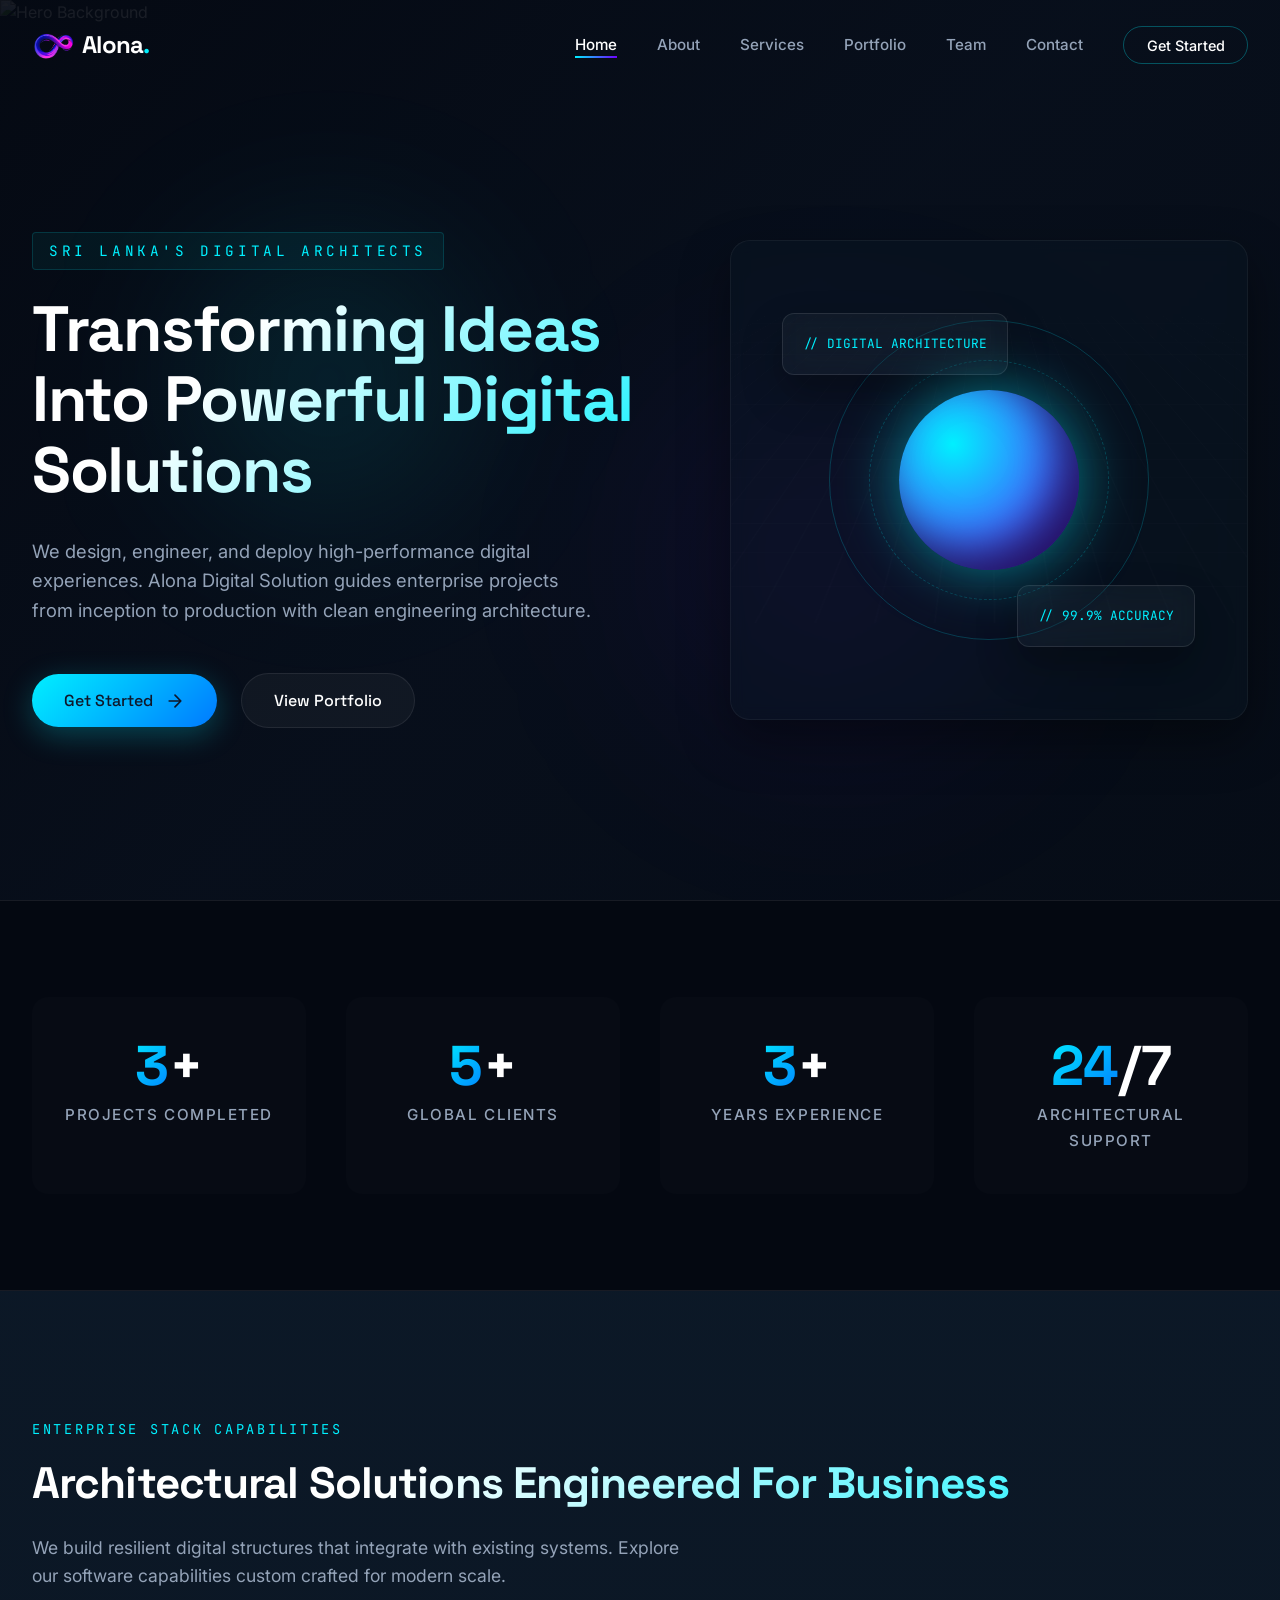
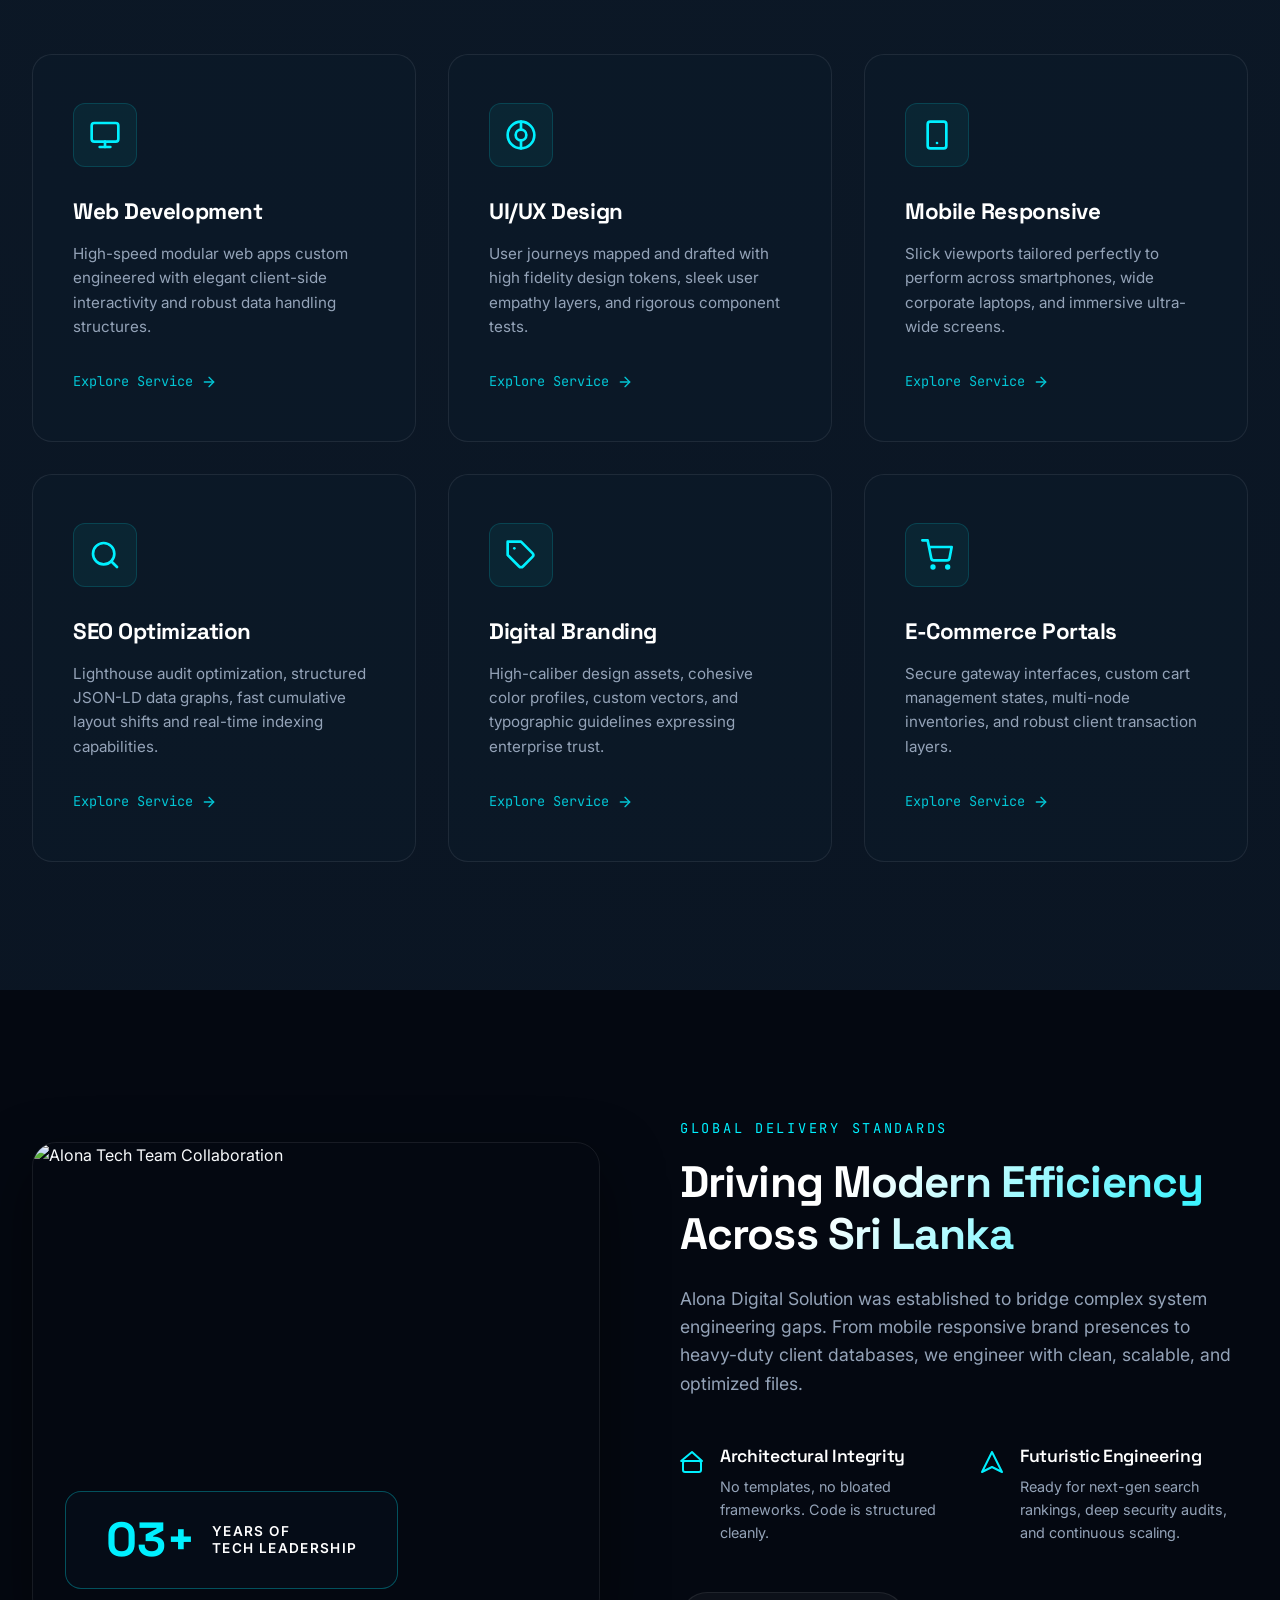
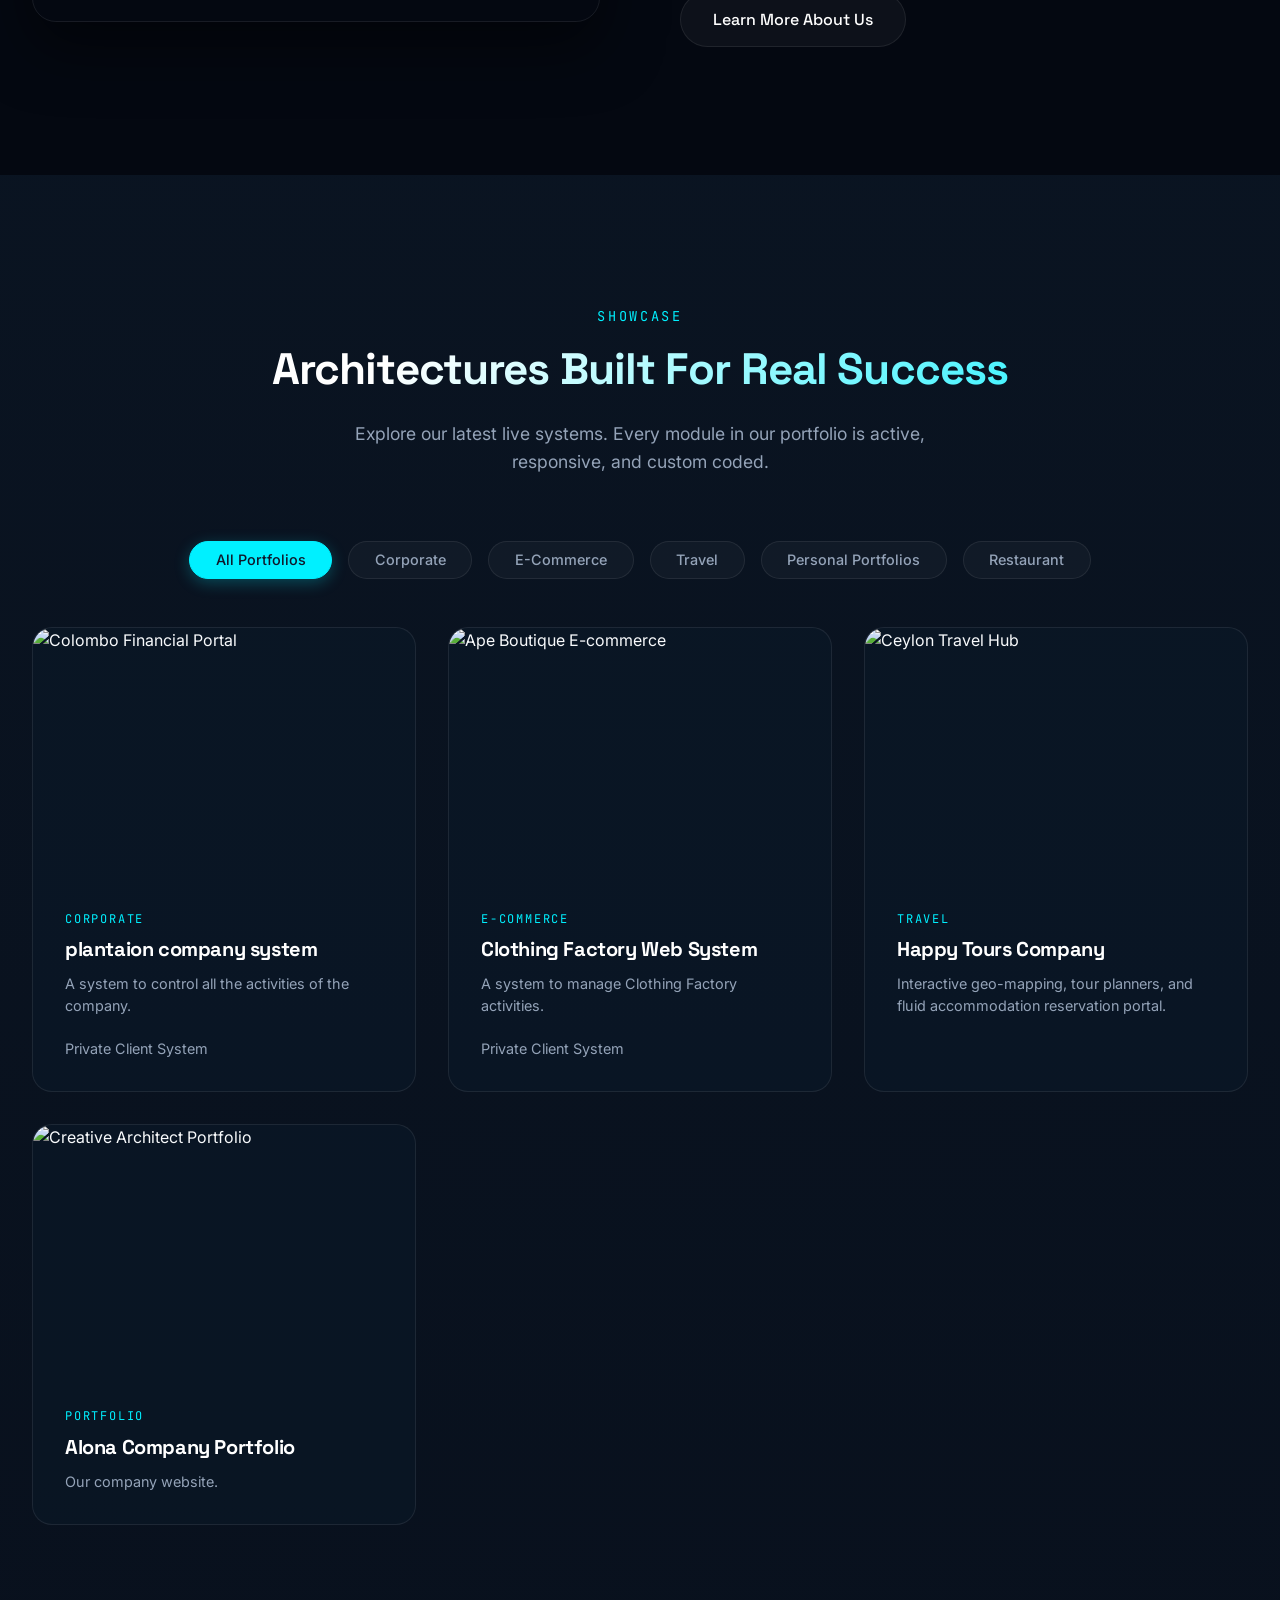
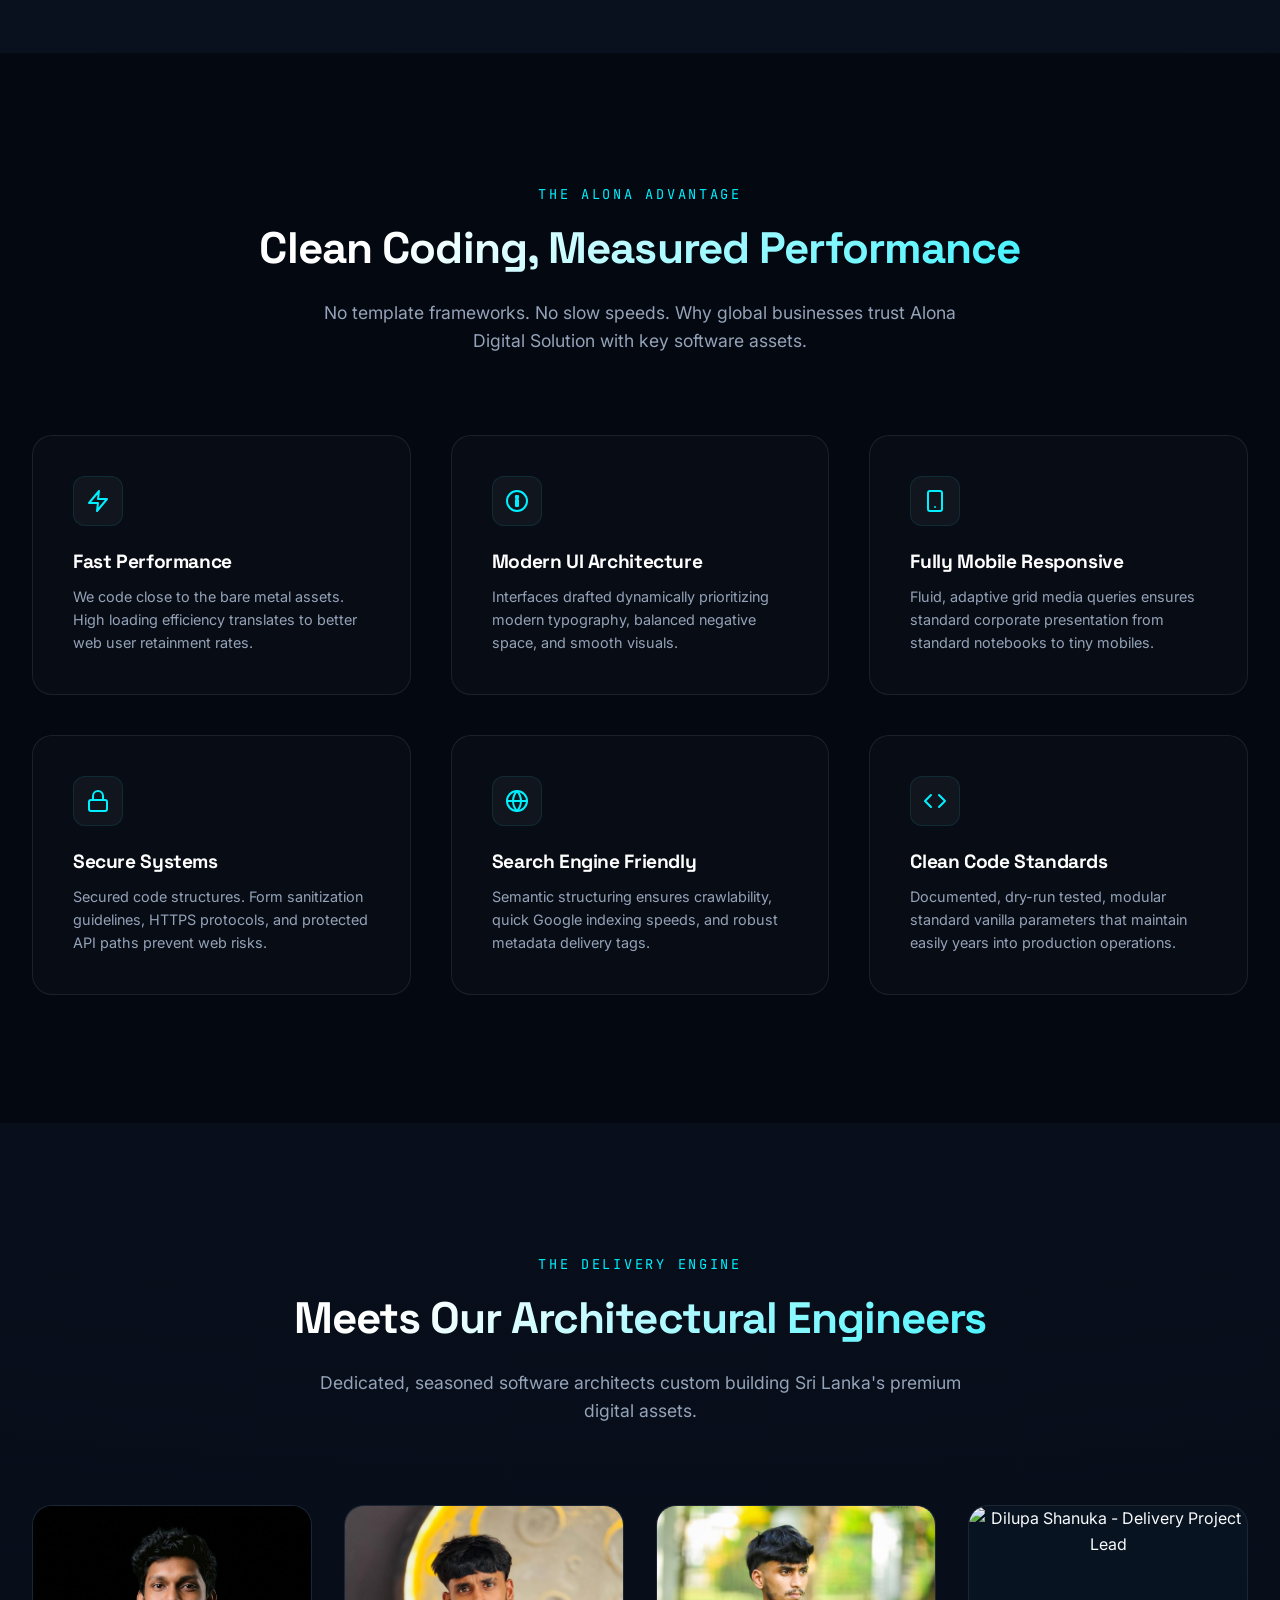
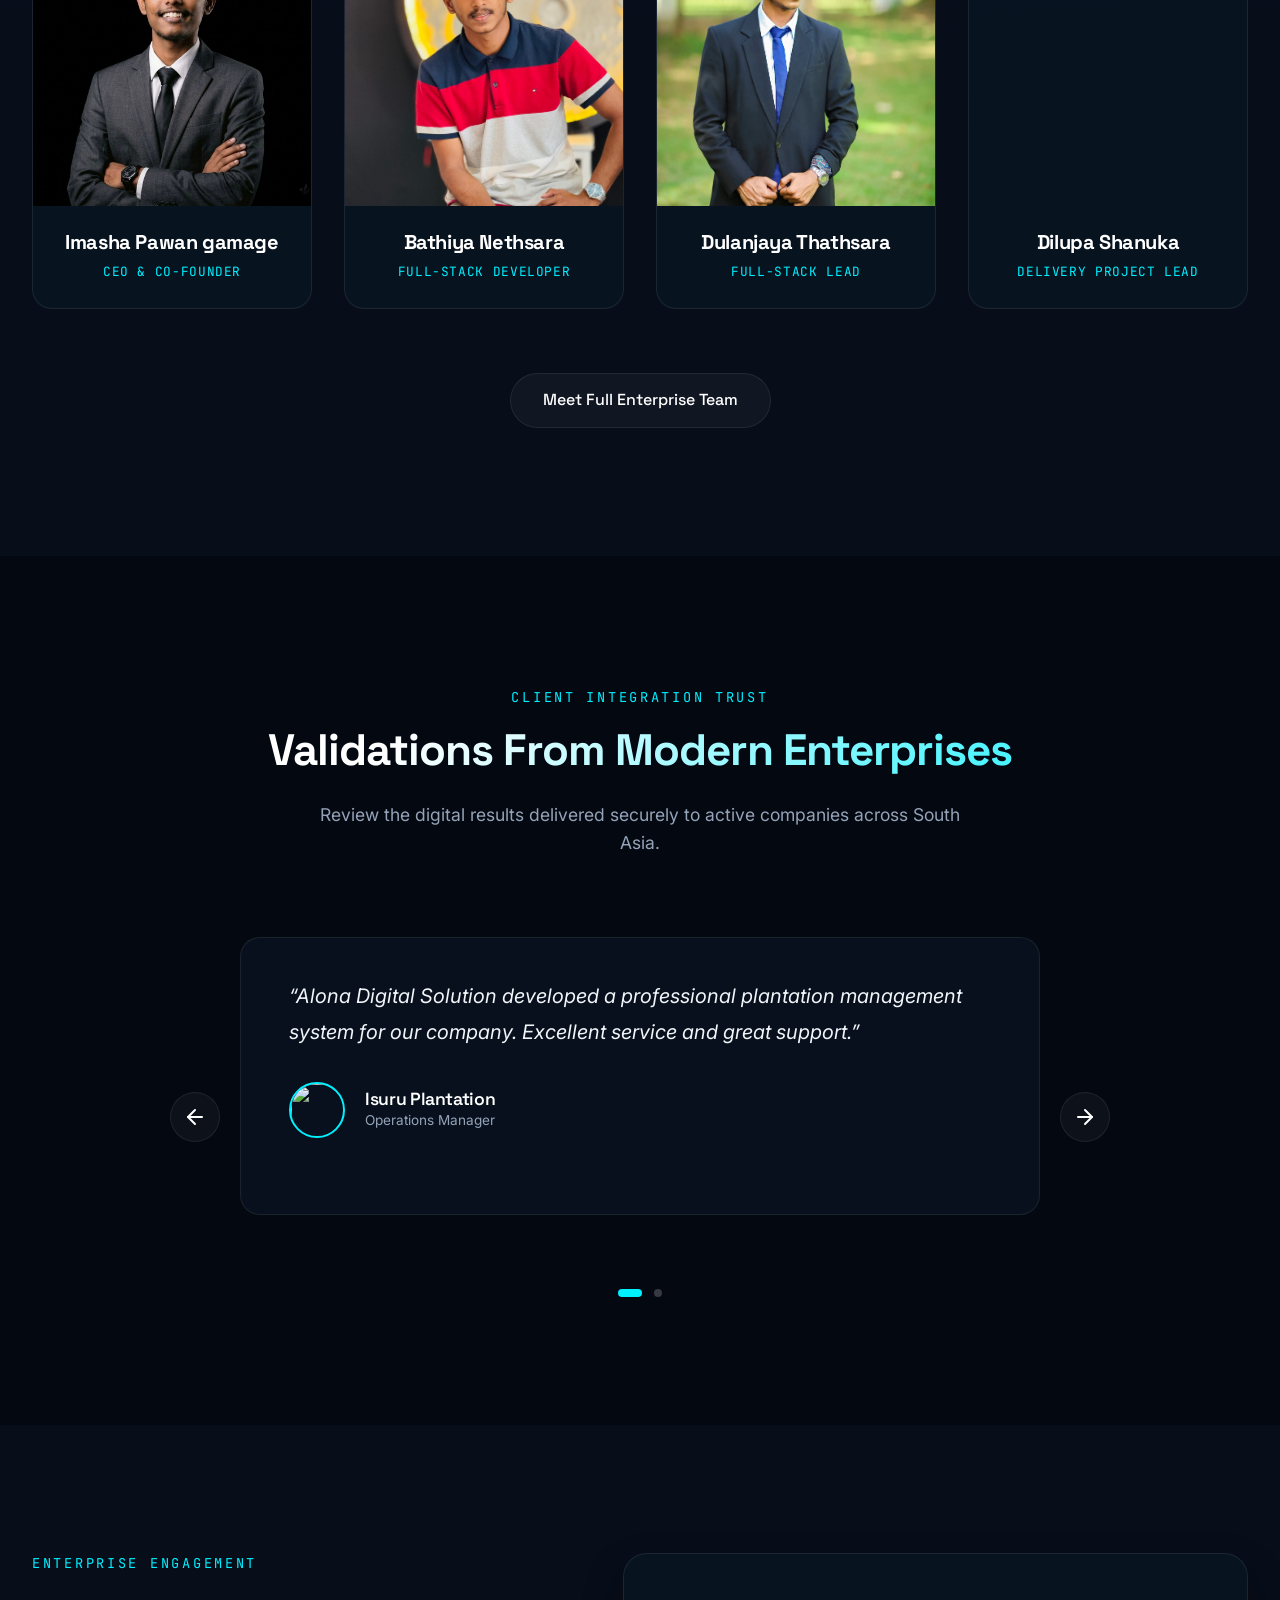
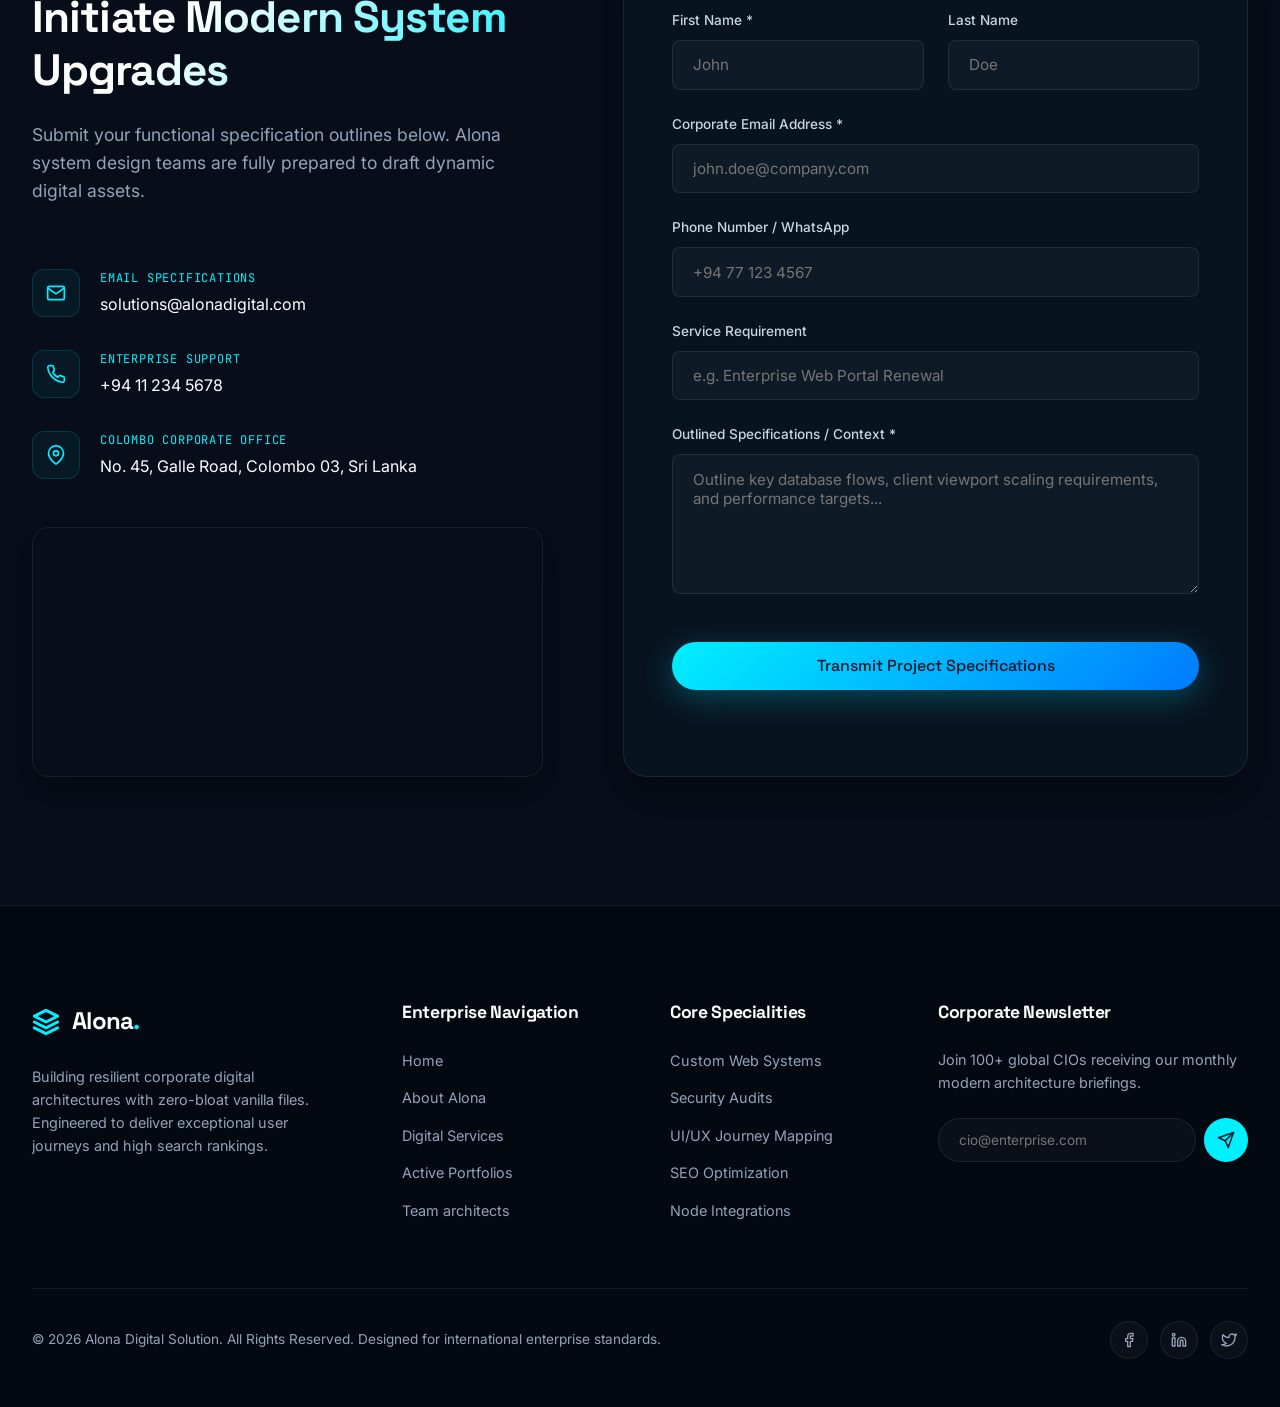
==== index.html @ 4478c7fe "first commit" ====
<!DOCTYPE html>
<html lang="en">
<head>
  <meta charset="UTF-8">
  <meta name="viewport" content="width=device-width, initial-scale=1.0">
  <title>Alona Digital Solution | Building Modern Digital Experiences</title>
   <link rel="icon" type="image/png" href="/public/favicon.ico">
  <link rel="stylesheet" href="/assets/css/style.css">
</head>
<body>

  <!-- PAGE LOADER -->
<div id="pageLoader" style="position:fixed; top:0; left:0; width:100%; height:100%; background:#070d19; display:flex; flex-direction:column; justify-content:center; align-items:center; z-index:99999; transition:opacity 0.6s ease, visibility 0.6s ease;">
  
  <!-- Logo -->
  <div style="position:relative; display:flex; flex-direction:column; align-items:center; gap:1.5rem;">
    
    <!-- Spinning ring around logo -->
    <div style="position:relative; width:120px; height:120px; display:flex; justify-content:center; align-items:center;">
      
      <!-- Outer spin ring -->
      <div style="position:absolute; top:0; left:0; width:120px; height:120px; border-radius:50%; border:2px solid transparent; border-top:2px solid #00f0ff; border-right:2px solid #7000ff; animation:loaderSpin 1.2s linear infinite;"></div>
      
      <!-- Inner spin ring -->
      <div style="position:absolute; top:10px; left:10px; width:100px; height:100px; border-radius:50%; border:1px solid transparent; border-bottom:1px solid #00f0ff; border-left:1px solid #ff00cc; animation:loaderSpinReverse 0.9s linear infinite;"></div>
      
      <!-- Logo image -->
      <img 
        src="public/logo.png" 
        alt="Alona" 
        style="width:70px; height:70px; object-fit:contain; position:relative; z-index:2; animation:loaderPulse 1.5s ease-in-out infinite;"
      >
    </div>

    <!-- Brand name -->
    <div style="display:flex; align-items:center; gap:0.4rem;">
      <span style="font-family:'Space Grotesk',sans-serif; font-size:1.8rem; font-weight:700; color:#ffffff; letter-spacing:-0.03em;">Alona</span>
      <span style="font-family:'Space Grotesk',sans-serif; font-size:1.8rem; font-weight:700; color:#00f0ff;">.</span>
    </div>

    <!-- Loading bar -->
    <div style="width:180px; height:2px; background:rgba(255,255,255,0.08); border-radius:99px; overflow:hidden;">
      <div id="loaderBar" style="height:100%; width:0%; background:linear-gradient(90deg, #7000ff, #00f0ff); border-radius:99px; transition:width 0.1s ease;"></div>
    </div>

    <!-- Loading text -->
    <span id="loaderText" style="font-family:'JetBrains Mono',monospace; font-size:0.75rem; color:#94a3b8; letter-spacing:0.15em; text-transform:uppercase;">Initializing...</span>
  </div>
</div>

<style>
@keyframes loaderSpin { to { transform:rotate(360deg); } }
@keyframes loaderSpinReverse { to { transform:rotate(-360deg); } }
@keyframes loaderPulse { 0%,100%{transform:scale(1);opacity:1;} 50%{transform:scale(1.08);opacity:0.85;} }
</style>

<script>
(function(){
  var texts = ['Initializing...', 'Loading Assets...', 'Building UI...', 'Almost Ready...'];
  var bar = document.getElementById('loaderBar');
  var txt = document.getElementById('loaderText');
  var loader = document.getElementById('pageLoader');
  var progress = 0;
  var step = 0;

  var interval = setInterval(function(){
    progress += Math.random() * 18 + 8;
    if(progress > 100) progress = 100;
    bar.style.width = progress + '%';
    txt.textContent = texts[Math.min(step, texts.length - 1)];
    step++;
    if(progress >= 100){
      clearInterval(interval);
      setTimeout(function(){
        loader.style.opacity = '0';
        loader.style.visibility = 'hidden';
      }, 300);
    }
  }, 180);
})();
</script>

  <!-- FIXED STICKY NAVBAR -->
  <nav class="navbar" id="navbar">
    <div class="container">
<a href="index.html" class="logo" style="display:flex; align-items:center; text-decoration:none; gap:0.5rem;">
  <img 
    src="public/logo.png" 
    alt="Alona Logo" 
    style="height:42px; width:auto; max-width:160px; object-fit:contain; display:block; transition:opacity 0.2s ease;"
    onmouseover="this.style.opacity='0.85'"
    onmouseout="this.style.opacity='1'"
  >
  <span style="font-family:'Space Grotesk',sans-serif; font-size:1.5rem; font-weight:700; color:#ffffff; letter-spacing:-0.03em;">
    Alona<span style="color:var(--color-primary);">.</span>
  </span>
</a>
      <!-- Desktop Links -->
      <ul class="nav-links">
        <li><a href="index.html" class="nav-link active">Home</a></li>
        <li><a href="about.html" class="nav-link">About</a></li>
        <li><a href="services.html" class="nav-link">Services</a></li>
        <li><a href="portfolio.html" class="nav-link">Portfolio</a></li>
        <li><a href="team.html" class="nav-link">Team</a></li>
        <li><a href="contact.html" class="nav-link">Contact</a></li>
        <li><a href="contact.html" class="nav-cta">Get Started</a></li>
      </ul>

      <!-- Mobile Hamburger Button -->
      <button class="hamburger" aria-label="Toggle Navigation">
        <span class="hamburger-line"></span>
        <span class="hamburger-line"></span>
        <span class="hamburger-line"></span>
      </button>
    </div>
  </nav>

  <!-- HERO SECTION -->
  <header class="hero" style="position:relative; overflow:hidden;">
    
    <!-- Background Image -->
    <div style="position:absolute; top:0; left:0; width:100%; height:100%; z-index:0; pointer-events:none;">
      <img 
        src="https://images.unsplash.com/photo-1451187580459-43490279c0fa?q=80&w=1920&auto=format&fit=crop" 
        alt="Hero Background" 
        style="width:100%; height:100%; object-fit:cover; object-position:center; display:block;"
      >
      <!-- Dark overlay -->
      <div style="position:absolute; top:0; left:0; width:100%; height:100%; background:linear-gradient(135deg, rgba(4,8,17,0.92) 0%, rgba(7,13,25,0.85) 50%, rgba(4,8,17,0.75) 100%);"></div>
    </div>

    <!-- Original Glows on top of image -->
    <div class="hero-bg-glows" style="z-index:1;">
      <div class="glow-1"></div>
      <div class="glow-2"></div>
    </div>

    <div class="container" style="position:relative; z-index:2;">
      <div class="hero-grid">
        <div class="hero-content reveal">
          <span class="hero-subtitle">Sri Lanka's Digital Architects</span>
          <h1 class="hero-title text-gradient">Transforming Ideas Into Powerful Digital Solutions</h1>
          <p class="hero-description">We design, engineer, and deploy high-performance digital experiences. Alona Digital Solution guides enterprise projects from inception to production with clean engineering architecture.</p>
          <div class="hero-actions">
            <a href="contact.html" class="btn btn-primary">
              Get Started
              <svg xmlns="http://www.w3.org/2000/svg" width="20" height="20" viewBox="0 0 24 24" fill="none" stroke="currentColor" stroke-width="2" stroke-linecap="round" stroke-linejoin="round"><path d="M5 12h14M12 5l7 7-7 7"/></svg>
            </a>
            <a href="portfolio.html" class="btn btn-secondary">View Portfolio</a>
          </div>
        </div>
        
        <div class="hero-visual reveal reveal-delay-2" style="position:relative; z-index:2;">
          <div class="visual-canvas-container">
            <div class="visual-backdrop-grid"></div>
            <div class="floating-circle circle-1"></div>
            <div class="floating-circle circle-2"></div>
            <div class="visual-sphere"></div>
            <div class="visual-glass-card card-1">// DIGITAL ARCHITECTURE</div>
            <div class="visual-glass-card card-2">// 99.9% ACCURACY</div>
          </div>
        </div>
      </div>
    </div>
  </header>

  <!-- TRUSTED COMPANY STATS SECTION -->
  <section class="stats">
    <div class="container">
      <div class="stats-grid">
        <div class="stat-card">
          <span class="stat-number" data-target="03" data-suffix="+">0</span>
          <span class="stat-label">Projects Completed</span>
        </div>
        <div class="stat-card">
          <span class="stat-number" data-target="05" data-suffix="+">0</span>
          <span class="stat-label">Global Clients</span>
        </div>
        <div class="stat-card">
          <span class="stat-number" data-target="03" data-suffix="+">0</span>
          <span class="stat-label">Years Experience</span>
        </div>
        <div class="stat-card">
          <span class="stat-number" data-target="24" data-suffix="/7">0</span>
          <span class="stat-label">Architectural Support</span>
        </div>
      </div>
    </div>
  </section>

  <!-- SERVICES SECTION -->
  <section class="services">
    <div class="container">
      <div class="section-head reveal">
        <span class="section-meta">Enterprise Stack Capabilities</span>
        <h2 class="section-title text-gradient">Architectural Solutions Engineered For Business</h2>
        <p class="section-desc">We build resilient digital structures that integrate with existing systems. Explore our software capabilities custom crafted for modern scale.</p>
      </div>

      <div class="services-grid">
        <!-- 1. Web Development -->
        <div class="service-card reveal reveal-delay-1">
          <div class="service-card-icon-container">
            <svg xmlns="http://www.w3.org/2000/svg" viewBox="0 0 24 24" fill="none" stroke="currentColor" stroke-width="2" stroke-linecap="round" stroke-linejoin="round"><rect x="2" y="3" width="20" height="14" rx="2" ry="2"></rect><line x1="8" y1="21" x2="16" y2="21"></line><line x1="12" y1="17" x2="12" y2="21"></line></svg>
          </div>
          <h3 class="service-card-title">Web Development</h3>
          <p class="service-card-desc">High-speed modular web apps custom engineered with elegant client-side interactivity and robust data handling structures.</p>
          <a href="services.html" class="service-card-btn">
            Explore Service
            <svg xmlns="http://www.w3.org/2000/svg" viewBox="0 0 24 24" fill="none" stroke="currentColor" stroke-width="2" stroke-linecap="round" stroke-linejoin="round"><line x1="5" y1="12" x2="19" y2="12"></line><polyline points="12 5 19 12 12 19"></polyline></svg>
          </a>
        </div>

        <!-- 2. UI/UX Design -->
        <div class="service-card reveal reveal-delay-2">
          <div class="service-card-icon-container">
            <svg xmlns="http://www.w3.org/2000/svg" viewBox="0 0 24 24" fill="none" stroke="currentColor" stroke-width="2" stroke-linecap="round" stroke-linejoin="round"><path d="M12 22c5.523 0 10-4.477 10-10S17.523 2 12 2 2 6.477 2 12s4.477 10 10 10z"></path><path d="M12 16a4 4 0 1 0 0-8 4 4 0 0 0 0 8z"></path><line x1="12" y1="2" x2="12" y2="8"></line><line x1="12" y1="16" x2="12" y2="22"></line></svg>
          </div>
          <h3 class="service-card-title">UI/UX Design</h3>
          <p class="service-card-desc">User journeys mapped and drafted with high fidelity design tokens, sleek user empathy layers, and rigorous component tests.</p>
          <a href="services.html" class="service-card-btn">
            Explore Service
            <svg xmlns="http://www.w3.org/2000/svg" viewBox="0 0 24 24" fill="none" stroke="currentColor" stroke-width="2" stroke-linecap="round" stroke-linejoin="round"><line x1="5" y1="12" x2="19" y2="12"></line><polyline points="12 5 19 12 12 19"></polyline></svg>
          </a>
        </div>

        <!-- 3. Mobile Responsive Design -->
        <div class="service-card reveal reveal-delay-3">
          <div class="service-card-icon-container">
            <svg xmlns="http://www.w3.org/2000/svg" viewBox="0 0 24 24" fill="none" stroke="currentColor" stroke-width="2" stroke-linecap="round" stroke-linejoin="round"><rect x="5" y="2" width="14" height="20" rx="2" ry="2"></rect><line x1="12" y1="18" x2="12.01" y2="18"></line></svg>
          </div>
          <h3 class="service-card-title">Mobile Responsive</h3>
          <p class="service-card-desc">Slick viewports tailored perfectly to perform across smartphones, wide corporate laptops, and immersive ultra-wide screens.</p>
          <a href="services.html" class="service-card-btn">
            Explore Service
            <svg xmlns="http://www.w3.org/2000/svg" viewBox="0 0 24 24" fill="none" stroke="currentColor" stroke-width="2" stroke-linecap="round" stroke-linejoin="round"><line x1="5" y1="12" x2="19" y2="12"></line><polyline points="12 5 19 12 12 19"></polyline></svg>
          </a>
        </div>

        <!-- 4. SEO Engineering -->
        <div class="service-card reveal reveal-delay-1">
          <div class="service-card-icon-container">
            <svg xmlns="http://www.w3.org/2000/svg" viewBox="0 0 24 24" fill="none" stroke="currentColor" stroke-width="2" stroke-linecap="round" stroke-linejoin="round"><circle cx="11" cy="11" r="8"></circle><line x1="21" y1="21" x2="16.65" y2="16.65"></line></svg>
          </div>
          <h3 class="service-card-title">SEO Optimization</h3>
          <p class="service-card-desc">Lighthouse audit optimization, structured JSON-LD data graphs, fast cumulative layout shifts and real-time indexing capabilities.</p>
          <a href="services.html" class="service-card-btn">
            Explore Service
            <svg xmlns="http://www.w3.org/2000/svg" viewBox="0 0 24 24" fill="none" stroke="currentColor" stroke-width="2" stroke-linecap="round" stroke-linejoin="round"><line x1="5" y1="12" x2="19" y2="12"></line><polyline points="12 5 19 12 12 19"></polyline></svg>
          </a>
        </div>

        <!-- 5. Branding -->
        <div class="service-card reveal reveal-delay-2">
          <div class="service-card-icon-container">
            <svg xmlns="http://www.w3.org/2000/svg" viewBox="0 0 24 24" fill="none" stroke="currentColor" stroke-width="2" stroke-linecap="round" stroke-linejoin="round"><path d="M20.59 13.41l-7.17 7.17a2 2 0 0 1-2.83 0L2 12V2h10l8.59 8.59a2 2 0 0 1 0 2.82z"></path><line x1="7" y1="7" x2="7.01" y2="7"></line></svg>
          </div>
          <h3 class="service-card-title">Digital Branding</h3>
          <p class="service-card-desc">High-caliber design assets, cohesive color profiles, custom vectors, and typographic guidelines expressing enterprise trust.</p>
          <a href="services.html" class="service-card-btn">
            Explore Service
            <svg xmlns="http://www.w3.org/2000/svg" viewBox="0 0 24 24" fill="none" stroke="currentColor" stroke-width="2" stroke-linecap="round" stroke-linejoin="round"><line x1="5" y1="12" x2="19" y2="12"></line><polyline points="12 5 19 12 12 19"></polyline></svg>
          </a>
        </div>

        <!-- 6. E-Commerce -->
        <div class="service-card reveal reveal-delay-3">
          <div class="service-card-icon-container">
            <svg xmlns="http://www.w3.org/2000/svg" viewBox="0 0 24 24" fill="none" stroke="currentColor" stroke-width="2" stroke-linecap="round" stroke-linejoin="round"><circle cx="9" cy="21" r="1"></circle><circle cx="20" cy="21" r="1"></circle><path d="M1 1h4l2.68 13.39a2 2 0 0 0 2 1.61h9.72a2 2 0 0 0 2-1.61L23 6H6"></path></svg>
          </div>
          <h3 class="service-card-title">E-Commerce Portals</h3>
          <p class="service-card-desc">Secure gateway interfaces, custom cart management states, multi-node inventories, and robust client transaction layers.</p>
          <a href="services.html" class="service-card-btn">
            Explore Service
            <svg xmlns="http://www.w3.org/2000/svg" viewBox="0 0 24 24" fill="none" stroke="currentColor" stroke-width="2" stroke-linecap="round" stroke-linejoin="round"><line x1="5" y1="12" x2="19" y2="12"></line><polyline points="12 5 19 12 12 19"></polyline></svg>
          </a>
        </div>
      </div>
    </div>
  </section>

  <!-- ABOUT PREVIEW SECTION -->
  <section class="about-preview">
    <div class="container">
      <div class="about-preview-grid">
        <div class="about-preview-visual reveal">
          <img src="https://images.unsplash.com/photo-1519389950473-47ba0277781c?q=80&w=1200&auto=format&fit=crop" alt="Alona Tech Team Collaboration" class="about-preview-image" referrerPolicy="no-referrer">
          <div class="about-preview-badge">
            <span class="badge-number">03+</span>
            <span class="badge-text">Years of<br>Tech Leadership</span>
          </div>
        </div>

        <div class="about-preview-content reveal reveal-delay-2">
          <span class="section-meta">Global Delivery Standards</span>
          <h2 class="section-title text-gradient">Driving Modern Efficiency Across Sri Lanka</h2>
          <p class="section-desc" style="margin-bottom: 2rem;">Alona Digital Solution was established to bridge complex system engineering gaps. From mobile responsive brand presences to heavy-duty client databases, we engineer with clean, scalable, and optimized files.</p>
          
          <div class="highlight-row">
            <div class="highlight-item">
              <div class="highlight-icon-wrapper">
                <svg xmlns="http://www.w3.org/2000/svg" viewBox="0 0 24 24" fill="none" stroke="currentColor" stroke-width="2" stroke-linecap="round" stroke-linejoin="round"><polyline points="22 11.08 1.14 11.08 1.14 11.08 12 2 22 11.08"></polyline><rect x="3" y="11" width="18" height="11" rx="2" ry="2"></rect></svg>
              </div>
              <div>
                <h4 class="highlight-title">Architectural Integrity</h4>
                <p class="highlight-desc">No templates, no bloated frameworks. Code is structured cleanly.</p>
              </div>
            </div>

            <div class="highlight-item">
              <div class="highlight-icon-wrapper">
                <svg xmlns="http://www.w3.org/2000/svg" viewBox="0 0 24 24" fill="none" stroke="currentColor" stroke-width="2" stroke-linecap="round" stroke-linejoin="round"><polygon points="12 2 2 22 12 17 22 22 12 2"></polygon></svg>
              </div>
              <div>
                <h4 class="highlight-title">Futuristic Engineering</h4>
                <p class="highlight-desc">Ready for next-gen search rankings, deep security audits, and continuous scaling.</p>
              </div>
            </div>
          </div>

          <div style="margin-top: 3rem;">
            <a href="about.html" class="btn btn-secondary">Learn More About Us</a>
          </div>
        </div>
      </div>
    </div>
  </section>

  <!-- PORTFOLIO SECTION -->
  <section class="portfolio">
    <div class="container">
      <div class="section-head reveal" style="text-align: center; margin-bottom: 3rem;">
        <span class="section-meta" style="justify-content: center; display: inline-flex;">Showcase</span>
        <h2 class="section-title text-gradient">Architectures Built For Real Success</h2>
        <p class="section-desc" style="margin: 0 auto 4rem;">Explore our latest live systems. Every module in our portfolio is active, responsive, and custom coded.</p>
      </div>

      <!-- Category Switcher -->
      <div class="portfolio-filter-buttons reveal" style="justify-content: center;">
        <button class="filter-btn active" data-filter="all">All Portfolios</button>
        <button class="filter-btn" data-filter="corporate">Corporate</button>
        <button class="filter-btn" data-filter="ecommerce">E-Commerce</button>
        <button class="filter-btn" data-filter="travel">Travel</button>
        <button class="filter-btn" data-filter="portfolio">Personal Portfolios</button>
        <button class="filter-btn" data-filter="restaurant">Restaurant</button>
      </div>

      <!-- Portfolio Grid -->
      <div class="portfolio-grid">
        <!-- 1 -->
        <div class="portfolio-item reveal reveal-delay-1" data-category="corporate">
          <div class="portfolio-img-box">
            <img src="https://images.unsplash.com/photo-1460925895917-afdab827c52f?q=80&w=800&auto=format&fit=crop" alt="Colombo Financial Portal" referrerPolicy="no-referrer">
            <div class="portfolio-overlay">
              <svg xmlns="http://www.w3.org/2000/svg" viewBox="0 0 24 24" fill="none" stroke="currentColor" stroke-width="2" stroke-linecap="round" stroke-linejoin="round"><path d="M18 13v6a2 2 0 0 1-2 2H5a2 2 0 0 1-2-2V8a2 2 0 0 1 2-2h6"></path><polyline points="15 3 21 3 21 9"></polyline><line x1="10" y1="14" x2="21" y2="3"></line></svg>
              <h4 style="color:#ffffff; font-family:var(--font-display); font-size:1.2rem;">plantaion company system</h4>
            </div>
          </div>
          <div class="portfolio-info">
            <span class="portfolio-category">Corporate</span>
            <h3 class="portfolio-title">plantaion company system</h3>
            <p class="portfolio-desc">A system to control all the activities of the company. <br> <br> Private Client System</p>
          </div>
        </div>

        <!-- 2 -->
        <div class="portfolio-item reveal reveal-delay-2" data-category="ecommerce">
          <div class="portfolio-img-box">
            <img src="https://images.unsplash.com/photo-1555421689-491a97ff2040?q=80&w=800&auto=format&fit=crop" alt="Ape Boutique E-commerce" referrerPolicy="no-referrer">
            <div class="portfolio-overlay">
              <svg xmlns="http://www.w3.org/2000/svg" viewBox="0 0 24 24" fill="none" stroke="currentColor" stroke-width="2" stroke-linecap="round" stroke-linejoin="round"><path d="M18 13v6a2 2 0 0 1-2 2H5a2 2 0 0 1-2-2V8a2 2 0 0 1 2-2h6"></path><polyline points="15 3 21 3 21 9"></polyline><line x1="10" y1="14" x2="21" y2="3"></line></svg>
              <h4 style="color:#ffffff; font-family:var(--font-display); font-size:1.2rem;">Clothing Factory Web System</h4>
            </div>
          </div>
          <div class="portfolio-info">
            <span class="portfolio-category">E-Commerce</span>
            <h3 class="portfolio-title">Clothing Factory Web System</h3>
            <p class="portfolio-desc">A system to manage Clothing Factory activities. <br> <br> Private Client System</p>
          </div>
        </div>

        <!-- 3 -->
        <div class="portfolio-item reveal reveal-delay-3" data-category="travel">
          <div class="portfolio-img-box">
            <img src="https://images.unsplash.com/photo-1488646953014-85cb44e25828?q=80&w=800&auto=format&fit=crop" alt="Ceylon Travel Hub" referrerPolicy="no-referrer">
            <div class="portfolio-overlay">
              <svg xmlns="http://www.w3.org/2000/svg" viewBox="0 0 24 24" fill="none" stroke="currentColor" stroke-width="2" stroke-linecap="round" stroke-linejoin="round"><path d="M18 13v6a2 2 0 0 1-2 2H5a2 2 0 0 1-2-2V8a2 2 0 0 1 2-2h6"></path><polyline points="15 3 21 3 21 9"></polyline><line x1="10" y1="14" x2="21" y2="3"></line></svg>
              <h4 style="color:#ffffff; font-family:var(--font-display); font-size:1.2rem;"> <a href="https://happytourssrilanka.com/">Happy Tours</a> </h4>
            </div>
          </div>
          <div class="portfolio-info">
            <span class="portfolio-category">Travel</span>
            <h3 class="portfolio-title">Happy Tours Company</h3>
            <p class="portfolio-desc">Interactive geo-mapping, tour planners, and fluid accommodation reservation portal.</p>
          </div>
        </div>

        <!-- 4 -->
        <div class="portfolio-item reveal reveal-delay-1" data-category="portfolio">
          <div class="portfolio-img-box">
            <img src="https://png.pngtree.com/thumb_back/fh260/background/20240610/pngtree-computer-of-a-programmer-with-lines-code-of-software-image_15746003.jpg" alt="Creative Architect Portfolio" referrerPolicy="no-referrer">
            <div class="portfolio-overlay">
              <svg xmlns="http://www.w3.org/2000/svg" viewBox="0 0 24 24" fill="none" stroke="currentColor" stroke-width="2" stroke-linecap="round" stroke-linejoin="round"><path d="M18 13v6a2 2 0 0 1-2 2H5a2 2 0 0 1-2-2V8a2 2 0 0 1 2-2h6"></path><polyline points="15 3 21 3 21 9"></polyline><line x1="10" y1="14" x2="21" y2="3"></line></svg>
              <h4 style="color:#ffffff; font-family:var(--font-display); font-size:1.2rem;"> <a href="https://www.alona.lk/" target="_blank">Alona Company Portfolio</a> </h4>
            </div>
          </div>
          <div class="portfolio-info">
            <span class="portfolio-category">Portfolio</span>
            <h3 class="portfolio-title">Alona Company Portfolio</h3>
            <p class="portfolio-desc">Our company website.</p>
          </div>
        </div>

        <!-- 5 -->
        <!-- <div class="portfolio-item reveal reveal-delay-2" data-category="restaurant">
          <div class="portfolio-img-box">
            <img src="https://images.unsplash.com/photo-1517248135467-4c7edcad34c4?q=80&w=800&auto=format&fit=crop" alt="Kandy Spice Bistro" referrerPolicy="no-referrer">
            <div class="portfolio-overlay">
              <svg xmlns="http://www.w3.org/2000/svg" viewBox="0 0 24 24" fill="none" stroke="currentColor" stroke-width="2" stroke-linecap="round" stroke-linejoin="round"><path d="M18 13v6a2 2 0 0 1-2 2H5a2 2 0 0 1-2-2V8a2 2 0 0 1 2-2h6"></path><polyline points="15 3 21 3 21 9"></polyline><line x1="10" y1="14" x2="21" y2="3"></line></svg>
              <h4 style="color:#ffffff; font-family:var(--font-display); font-size:1.2rem;">Spice Bistro Portal</h4>
            </div>
          </div>
          <div class="portfolio-info">
            <span class="portfolio-category">Restaurant</span>
            <h3 class="portfolio-title">Spice Bistro Portal</h3>
            <p class="portfolio-desc">An elegant multi-page culinary menu showcasing dish animations and tables reserve management.</p>
          </div>
        </div> -->

        <!-- 6 -->
        <!-- <div class="portfolio-item reveal reveal-delay-3" data-category="corporate">
          <div class="portfolio-img-box">
            <img src="https://images.unsplash.com/photo-1486406146926-c627a92ad1ab?q=80&w=800&auto=format&fit=crop" alt="Ceylon Logistic Ledger" referrerPolicy="no-referrer">
            <div class="portfolio-overlay">
              <svg xmlns="http://www.w3.org/2000/svg" viewBox="0 0 24 24" fill="none" stroke="currentColor" stroke-width="2" stroke-linecap="round" stroke-linejoin="round"><path d="M18 13v6a2 2 0 0 1-2 2H5a2 2 0 0 1-2-2V8a2 2 0 0 1 2-2h6"></path><polyline points="15 3 21 3 21 9"></polyline><line x1="10" y1="14" x2="21" y2="3"></line></svg>
              <h4 style="color:#ffffff; font-family:var(--font-display); font-size:1.2rem;">Ceylon Logistic Ledger</h4>
            </div>
          </div>
          <div class="portfolio-info">
            <span class="portfolio-category">Corporate</span>
            <h3 class="portfolio-title">Ceylon Logistic Ledger</h3>
            <p class="portfolio-desc">Deep-analytics metrics tracking dashboard engineered with SVG charts for real-time fleet fleets.</p>
          </div>
        </div>
      </div>
      <div style="text-align: center; margin-top: 5rem;" class="reveal">
        <a href="portfolio.html" class="btn btn-primary">Discover More Work</a>
      </div> -->
    </div>
  </section>

  <!-- WHY CHOOSE US SECTION -->
  <section class="why-choose">
    <div class="container">
      <div class="section-head reveal" style="text-align: center; margin-bottom: 5rem;">
        <span class="section-meta" style="justify-content: center; display: inline-flex;">The Alona Advantage</span>
        <h2 class="section-title text-gradient">Clean Coding, Measured Performance</h2>
        <p class="section-desc" style="margin: 0 auto;">No template frameworks. No slow speeds. Why global businesses trust Alona Digital Solution with key software assets.</p>
      </div>

      <div class="features-grid">
        <div class="feature-card reveal reveal-delay-1">
          <div class="feature-icon-box">
            <svg xmlns="http://www.w3.org/2000/svg" viewBox="0 0 24 24" fill="none" stroke="currentColor" stroke-width="2" stroke-linecap="round" stroke-linejoin="round"><polygon points="13 2 3 14 12 14 11 22 21 10 12 10 13 2"></polygon></svg>
          </div>
          <h3>Fast Performance</h3>
          <p>We code close to the bare metal assets. High loading efficiency translates to better web user retainment rates.</p>
        </div>

        <div class="feature-card reveal reveal-delay-2">
          <div class="feature-icon-box">
            <svg xmlns="http://www.w3.org/2000/svg" viewBox="0 0 24 24" fill="none" stroke="currentColor" stroke-width="2" stroke-linecap="round" stroke-linejoin="round"><path d="M12 2a10 10 0 0 0-10 10c0 5.525 4.5 10 10 10s10-4.5 10-10A10 10 0 0 0 12 2zm1 15h-2v-6h2zm0-8h-2V7h2z"></path></svg>
          </div>
          <h3>Modern UI Architecture</h3>
          <p>Interfaces drafted dynamically prioritizing modern typography, balanced negative space, and smooth visuals.</p>
        </div>

        <div class="feature-card reveal reveal-delay-3">
          <div class="feature-icon-box">
            <svg xmlns="http://www.w3.org/2000/svg" viewBox="0 0 24 24" fill="none" stroke="currentColor" stroke-width="2" stroke-linecap="round" stroke-linejoin="round"><rect x="5" y="2" width="14" height="20" rx="2" ry="2"></rect><line x1="12" y1="18" x2="12.01" y2="18"></line></svg>
          </div>
          <h3>Fully Mobile Responsive</h3>
          <p>Fluid, adaptive grid media queries ensures standard corporate presentation from standard notebooks to tiny mobiles.</p>
        </div>

        <div class="feature-card reveal reveal-delay-1">
          <div class="feature-icon-box">
            <svg xmlns="http://www.w3.org/2000/svg" viewBox="0 0 24 24" fill="none" stroke="currentColor" stroke-width="2" stroke-linecap="round" stroke-linejoin="round"><rect x="3" y="11" width="18" height="11" rx="2" ry="2"></rect><path d="M7 11V7a5 5 0 0 1 10 0v4"></path></svg>
          </div>
          <h3>Secure Systems</h3>
          <p>Secured code structures. Form sanitization guidelines, HTTPS protocols, and protected API paths prevent web risks.</p>
        </div>

        <div class="feature-card reveal reveal-delay-2">
          <div class="feature-icon-box">
            <svg xmlns="http://www.w3.org/2000/svg" viewBox="0 0 24 24" fill="none" stroke="currentColor" stroke-width="2" stroke-linecap="round" stroke-linejoin="round"><circle cx="12" cy="12" r="10"></circle><line x1="2" y1="12" x2="22" y2="12"></line><path d="M12 2a15.3 15.3 0 0 1 4 10 15.3 15.3 0 0 1-4 10 15.3 15.3 0 0 1-4-10 15.3 15.3 0 0 1 4-10z"></path></svg>
          </div>
          <h3>Search Engine Friendly</h3>
          <p>Semantic structuring ensures crawlability, quick Google indexing speeds, and robust metadata delivery tags.</p>
        </div>

        <div class="feature-card reveal reveal-delay-3">
          <div class="feature-icon-box">
            <svg xmlns="http://www.w3.org/2000/svg" viewBox="0 0 24 24" fill="none" stroke="currentColor" stroke-width="2" stroke-linecap="round" stroke-linejoin="round"><polyline points="16 18 22 12 16 6"></polyline><polyline points="8 6 2 12 8 18"></polyline></svg>
          </div>
          <h3>Clean Code Standards</h3>
          <p>Documented, dry-run tested, modular standard vanilla parameters that maintain easily years into production operations.</p>
        </div>
      </div>
    </div>
  </section>

  <!-- TEAM PREVIEW SECTION -->
  <section class="team">
    <div class="container">
      <div class="section-head reveal" style="text-align: center; margin-bottom: 5rem;">
        <span class="section-meta" style="justify-content: center; display: inline-flex;">The Delivery Engine</span>
        <h2 class="section-title text-gradient">Meets Our Architectural Engineers</h2>
        <p class="section-desc" style="margin: 0 auto;">Dedicated, seasoned software architects custom building Sri Lanka's premium digital assets.</p>
      </div>

      <div class="team-grid">
        <!-- 1 -->
        <div class="team-card reveal reveal-delay-1">
          <div class="team-img-box">
            <img src="public/imashceo.jpeg" alt="Imasha Pawan gamage" referrerPolicy="no-referrer">
            <div class="team-overlay">
              <div class="team-socials">
                <a href="#" class="team-social-link"><svg xmlns="http://www.w3.org/2000/svg" width="18" height="18" viewBox="0 0 24 24" fill="none" stroke="currentColor" stroke-width="2" stroke-linecap="round" stroke-linejoin="round"><path d="M16 8a6 6 0 0 1 6 6v7h-4v-7a2 2 0 0 0-2-2 2 2 0 0 0-2 2v7h-4v-7a6 6 0 0 1 6-6z"></path><rect x="2" y="9" width="4" height="12"></rect><circle cx="4" cy="4" r="2"></circle></svg></a>
                <a href="#" class="team-social-link"><svg xmlns="http://www.w3.org/2000/svg" width="18" height="18" viewBox="0 0 24 24" fill="none" stroke="currentColor" stroke-width="2" stroke-linecap="round" stroke-linejoin="round"><path d="M23 3a10.9 10.9 0 0 1-3.14 1.53 4.48 4.48 0 0 0-7.86 3v1A10.66 10.66 0 0 1 3 4s-4 9 5 13a11.64 11.64 0 0 1-7 2c9 5 20 0 20-11.5a4.5 4.5 0 0 0-.08-.83A7.72 7.72 0 0 0 23 3z"></path></svg></a>
              </div>
            </div>
          </div>
          <div class="team-info">
            <h3 class="team-name">Imasha Pawan gamage</h3>
            <span class="team-role">CEO & Co-Founder</span>
          </div>
        </div>

        <!-- 2 -->
        <div class="team-card reveal reveal-delay-2">
          <div class="team-img-box">
            <img src="public/bathiyadev.jpeg" alt="Bathiya Nethsara" referrerPolicy="no-referrer">
            <div class="team-overlay">
              <div class="team-socials">
                <a href="#" class="team-social-link"><svg xmlns="http://www.w3.org/2000/svg" width="18" height="18" viewBox="0 0 24 24" fill="none" stroke="currentColor" stroke-width="2" stroke-linecap="round" stroke-linejoin="round"><path d="M16 8a6 6 0 0 1 6 6v7h-4v-7a2 2 0 0 0-2-2 2 2 0 0 0-2 2v7h-4v-7a6 6 0 0 1 6-6z"></path><rect x="2" y="9" width="4" height="12"></rect><circle cx="4" cy="4" r="2"></circle></svg></a>
                <a href="#" class="team-social-link"><svg xmlns="http://www.w3.org/2000/svg" width="18" height="18" viewBox="0 0 24 24" fill="none" stroke="currentColor" stroke-width="2" stroke-linecap="round" stroke-linejoin="round"><path d="M23 3a10.9 10.9 0 0 1-3.14 1.53 4.48 4.48 0 0 0-7.86 3v1A10.66 10.66 0 0 1 3 4s-4 9 5 13a11.64 11.64 0 0 1-7 2c9 5 20 0 20-11.5a4.5 4.5 0 0 0-.08-.83A7.72 7.72 0 0 0 23 3z"></path></svg></a>
              </div>
            </div>
          </div>
          <div class="team-info">
            <h3 class="team-name">Bathiya Nethsara</h3>
            <span class="team-role">Full-stack developer</span>
          </div>
        </div>

        <!-- 3 -->
        <div class="team-card reveal reveal-delay-3">
          <div class="team-img-box">
            <img src="public/dulanjaya.jpeg" alt="Dulanjaya - Lead Full Stack" referrerPolicy="no-referrer">
            <div class="team-overlay">
              <div class="team-socials">
                <a href="#" class="team-social-link"><svg xmlns="http://www.w3.org/2000/svg" width="18" height="18" viewBox="0 0 24 24" fill="none" stroke="currentColor" stroke-width="2" stroke-linecap="round" stroke-linejoin="round"><path d="M16 8a6 6 0 0 1 6 6v7h-4v-7a2 2 0 0 0-2-2 2 2 0 0 0-2 2v7h-4v-7a6 6 0 0 1 6-6z"></path><rect x="2" y="9" width="4" height="12"></rect><circle cx="4" cy="4" r="2"></circle></svg></a>
                <a href="#" class="team-social-link"><svg xmlns="http://www.w3.org/2000/svg" width="18" height="18" viewBox="0 0 24 24" fill="none" stroke="currentColor" stroke-width="2" stroke-linecap="round" stroke-linejoin="round"><path d="M23 3a10.9 10.9 0 0 1-3.14 1.53 4.48 4.48 0 0 0-7.86 3v1A10.66 10.66 0 0 1 3 4s-4 9 5 13a11.64 11.64 0 0 1-7 2c9 5 20 0 20-11.5a4.5 4.5 0 0 0-.08-.83A7.72 7.72 0 0 0 23 3z"></path></svg></a>
              </div>
            </div>
          </div>
          <div class="team-info">
            <h3 class="team-name">Dulanjaya Thathsara</h3>
            <span class="team-role">Full-Stack Lead</span>
          </div>
        </div>

        <!-- 4 -->
        <div class="team-card reveal reveal-delay-4">
          <div class="team-img-box">
            <img src="https://media.istockphoto.com/id/1142192548/vector/man-avatar-profile-male-face-silhouette-or-icon-isolated-on-white-background-vector.jpg?s=612x612&w=0&k=20&c=DUKuRxK9OINHXt3_4m-GxraeoDDlhNuCbA9hp6FotFE=" alt="Dilupa Shanuka - Delivery Project Lead" referrerPolicy="no-referrer">
            <div class="team-overlay">
              <div class="team-socials">
                <a href="#" class="team-social-link"><svg xmlns="http://www.w3.org/2000/svg" width="18" height="18" viewBox="0 0 24 24" fill="none" stroke="currentColor" stroke-width="2" stroke-linecap="round" stroke-linejoin="round"><path d="M16 8a6 6 0 0 1 6 6v7h-4v-7a2 2 0 0 0-2-2 2 2 0 0 0-2 2v7h-4v-7a6 6 0 0 1 6-6z"></path><rect x="2" y="9" width="4" height="12"></rect><circle cx="4" cy="4" r="2"></circle></svg></a>
                <a href="#" class="team-social-link"><svg xmlns="http://www.w3.org/2000/svg" width="18" height="18" viewBox="0 0 24 24" fill="none" stroke="currentColor" stroke-width="2" stroke-linecap="round" stroke-linejoin="round"><path d="M23 3a10.9 10.9 0 0 1-3.14 1.53 4.48 4.48 0 0 0-7.86 3v1A10.66 10.66 0 0 1 3 4s-4 9 5 13a11.64 11.64 0 0 1-7 2c9 5 20 0 20-11.5a4.5 4.5 0 0 0-.08-.83A7.72 7.72 0 0 0 23 3z"></path></svg></a>
              </div>
            </div>
          </div>
          <div class="team-info">
            <h3 class="team-name">Dilupa Shanuka</h3>
            <span class="team-role">Delivery Project Lead</span>
          </div>
        </div>
      </div>
      <div style="text-align: center; margin-top: 4rem;" class="reveal">
        <a href="team.html" class="btn btn-secondary">Meet Full Enterprise Team</a>
      </div>
    </div>
  </section>

  <!-- TESTIMONIALS SECTION -->
  <section class="testimonials">
    <div class="container">
      <div class="section-head reveal" style="text-align: center; margin-bottom: 5rem;">
        <span class="section-meta" style="justify-content: center; display: inline-flex;">Client Integration Trust</span>
        <h2 class="section-title text-gradient">Validations From Modern Enterprises</h2>
        <p class="section-desc" style="margin: 0 auto;">Review the digital results delivered securely to active companies across South Asia.</p>
      </div>

      <!-- Testimonial Slider Container -->
      <div class="testimonials-slider-container reveal">
        <!-- Controls -->
        <button class="slider-control-btn ctrl-prev" aria-label="Previous Slide">
          <svg xmlns="http://www.w3.org/2000/svg" width="24" height="24" viewBox="0 0 24 24" fill="none" stroke="currentColor" stroke-width="2" stroke-linecap="round" stroke-linejoin="round"><line x1="19" y1="12" x2="5" y2="12"></line><polyline points="12 19 5 12 12 5"></polyline></svg>
        </button>
        <button class="slider-control-btn ctrl-next" aria-label="Next Slide">
          <svg xmlns="http://www.w3.org/2000/svg" width="24" height="24" viewBox="0 0 24 24" fill="none" stroke="currentColor" stroke-width="2" stroke-linecap="round" stroke-linejoin="round"><line x1="5" y1="12" x2="19" y2="12"></line><polyline points="12 5 19 12 12 19"></polyline></svg>
        </button>

        <div class="testimonials-track-wrapper">
          <div class="testimonials-track">
            <!-- Testimonial 1 -->
            <div class="testimonial-slide">
              <p class="testimonial-quote">“Alona Digital Solution developed a professional plantation management system for our company. Excellent service and great support.”</p>
              <div class="testimonial-client">
                <img src="https://media.istockphoto.com/id/1142192548/vector/man-avatar-profile-male-face-silhouette-or-icon-isolated-on-white-background-vector.jpg?s=612x612&w=0&k=20&c=DUKuRxK9OINHXt3_4m-GxraeoDDlhNuCbA9hp6FotFE=" class="client-avatar" referrerPolicy="no-referrer">
                <div>
                  <h4 class="client-name">Isuru Plantation</h4>
                  <p class="client-role">Operations Manager</p>
                </div>
              </div>
            </div>

            <!-- Testimonial 2 -->
            <div class="testimonial-slide">
              <p class="testimonial-quote">"The design is really good, bro. I’m happy with your reaction. I was actually looking for someone like you. Let’s go ahead with the work. I’m planning to work with you."</p>
              <div class="testimonial-client">
                <img src="https://media.istockphoto.com/id/1142192548/vector/man-avatar-profile-male-face-silhouette-or-icon-isolated-on-white-background-vector.jpg?s=612x612&w=0&k=20&c=DUKuRxK9OINHXt3_4m-GxraeoDDlhNuCbA9hp6FotFE=" alt="Jehan Gunasekara" class="client-avatar" referrerPolicy="no-referrer">
                <div>
                  <h4 class="client-name">Clothing Company</h4>
                  <p class="client-role">Operations Manager</p>
                </div>
              </div>
            </div>

            <!-- Testimonial 3 -->
            <!-- <div class="testimonial-slide">
              <p class="testimonial-quote">"We contracted Alona Digital Solution with the development of our enterprise metrics analyzer. They delivered clean, custom SVG data grids on-time alongside professional CSS effects, mimicking high-order corporate design standards."</p>
              <div class="testimonial-client">
                <img src="https://images.unsplash.com/photo-1519085360753-af0119f7cbe7?q=80&w=150&auto=format&fit=crop" alt="Shalini Senanayake" class="client-avatar" referrerPolicy="no-referrer">
                <div>
                  <h4 class="client-name">Shalini Senanayake</h4>
                  <p class="client-role">Engineering Lead | Apex Logistics Group</p>
                </div>
              </div>
            </div> -->
          </div>
        </div>

        <!-- Indicator dots are built dynamically in script.js -->
        <div class="slider-dots"></div>
      </div>
    </div>
  </section>

  <!-- CONTACT SECTION -->
  <section class="contact">
    <div class="container">
      <div class="contact-grid">
        <div class="contact-info-column reveal">
          <div>
            <span class="section-meta">Enterprise Engagement</span>
            <h2 class="section-title text-gradient">Initiate Modern System Upgrades</h2>
            <p class="section-desc">Submit your functional specification outlines below. Alona system design teams are fully prepared to draft dynamic digital assets.</p>
          </div>

          <div class="contact-details">
            <div class="contact-detail-item">
              <div class="icon-box-accent">
                <svg xmlns="http://www.w3.org/2000/svg" viewBox="0 0 24 24" fill="none" stroke="currentColor" stroke-width="2" stroke-linecap="round" stroke-linejoin="round"><path d="M4 4h16c1.1 0 2 .9 2 2v12c0 1.1-.9 2-2 2H4c-1.1 0-2-.9-2-2V6c0-1.1.9-2 2-2z"></path><polyline points="22,6 12,13 2,6"></polyline></svg>
              </div>
              <div>
                <p class="detail-label">Email Specifications</p>
                <p class="detail-value">solutions@alonadigital.com</p>
              </div>
            </div>

            <div class="contact-detail-item">
              <div class="icon-box-accent">
                <svg xmlns="http://www.w3.org/2000/svg" viewBox="0 0 24 24" fill="none" stroke="currentColor" stroke-width="2" stroke-linecap="round" stroke-linejoin="round"><path d="M22 16.92v3a2 2 0 0 1-2.18 2 19.79 19.79 0 0 1-8.63-3.07 19.5 19.5 0 0 1-6-6 19.79 19.79 0 0 1-3.07-8.67A2 2 0 0 1 4.11 2h3a2 2 0 0 1 2 1.72 12.84 12.84 0 0 0 .7 2.81 2 2 0 0 1-.45 2.11L8.09 9.91a16 16 0 0 0 6 6l1.27-1.27a2 2 0 0 1 2.11-.45 12.84 12.84 0 0 0 2.81.7A2 2 0 0 1 22 16.92z"></path></svg>
              </div>
              <div>
                <p class="detail-label">Enterprise Support</p>
                <p class="detail-value">+94 11 234 5678</p>
              </div>
            </div>

            <div class="contact-detail-item">
              <div class="icon-box-accent">
                <svg xmlns="http://www.w3.org/2000/svg" viewBox="0 0 24 24" fill="none" stroke="currentColor" stroke-width="2" stroke-linecap="round" stroke-linejoin="round"><path d="M21 10c0 7-9 13-9 13s-9-6-9-13a9 9 0 0 1 18 0z"></path><circle cx="12" cy="10" r="3"></circle></svg>
              </div>
              <div>
                <p class="detail-label">Colombo Corporate Office</p>
                <p class="detail-value">No. 45, Galle Road, Colombo 03, Sri Lanka</p>
              </div>
            </div>
          </div>

          <!-- Maps embed snippet -->
          <div class="map-card">
            <iframe src="https://www.google.com/maps/embed?pb=!1m18!1m12!1m3!1d3960.7984670830495!2d79.8458925!3d6.9146828!2m3!1f0!2f0!3f0!3m2!1i1024!2i768!4f13.1!3m3!1m2!1s0x3ae25941097fa623%3A0xb1a9c14c55204ef!2sGalle%20Rd%2C%20Colombo!5e0!3m2!1sen!2slk!4v1689000000000!5m2!1sen!2slk" allowfullscreen="" loading="lazy"></iframe>
          </div>
        </div>

        <!-- Form Card -->
        <div class="contact-form-card reveal reveal-delay-2" style="background: rgba(13, 27, 42, 0.45);">
          <form id="contactForm">
            <div class="form-group-row">
              <div class="form-group">
                <label class="form-label">First Name *</label>
                <input type="text" class="form-input" required placeholder="John">
              </div>
              <div class="form-group">
                <label class="form-label">Last Name</label>
                <input type="text" class="form-input" placeholder="Doe">
              </div>
            </div>

            <div class="form-group">
              <label class="form-label">Corporate Email Address *</label>
              <input type="email" class="form-input" required placeholder="john.doe@company.com">
            </div>

            <div class="form-group">
              <label class="form-label">Phone Number / WhatsApp</label>
              <input type="text" class="form-input" placeholder="+94 77 123 4567">
            </div>

            <div class="form-group">
              <label class="form-label">Service Requirement</label>
              <input type="text" class="form-input" placeholder="e.g. Enterprise Web Portal Renewal">
            </div>

            <div class="form-group">
              <label class="form-label">Outlined Specifications / Context *</label>
              <textarea class="form-textarea" required placeholder="Outline key database flows, client viewport scaling requirements, and performance targets..."></textarea>
            </div>

            <button type="submit" class="btn btn-primary" style="width: 100%; margin-top: 1rem;">Transmit Project Specifications</button>
          </form>
        </div>
      </div>
    </div>
  </section>

  <!-- PREMIUM FOOTER -->
  <footer class="footer">
    <div class="container">
      <div class="footer-top">
        <div class="footer-column">
          <a href="index.html" class="logo">
            <svg class="logo-svg" viewBox="0 0 24 24" fill="none" stroke="currentColor" stroke-width="2.5" stroke-linecap="round" stroke-linejoin="round" xmlns="http://www.w3.org/2000/svg">
              <polygon points="12 2 2 7 12 12 22 7 12 2"></polygon>
              <polyline points="2 17 12 22 22 17"></polyline>
              <polyline points="2 12 12 17 22 12"></polyline>
            </svg>
            <span>Alona<span style="color:var(--color-primary);">.</span></span>
          </a>
          <p class="footer-desc">Building resilient corporate digital architectures with zero-bloat vanilla files. Engineered to deliver exceptional user journeys and high search rankings.</p>
        </div>

        <div class="footer-column">
          <h4>Enterprise Navigation</h4>
          <ul class="footer-links">
            <li><a href="index.html" class="footer-link">Home</a></li>
            <li><a href="about.html" class="footer-link">About Alona</a></li>
            <li><a href="services.html" class="footer-link">Digital Services</a></li>
            <li><a href="portfolio.html" class="footer-link">Active Portfolios</a></li>
            <li><a href="team.html" class="footer-link">Team architects</a></li>
          </ul>
        </div>

        <div class="footer-column">
          <h4>Core Specialities</h4>
          <ul class="footer-links">
            <li><a href="services.html" class="footer-link">Custom Web Systems</a></li>
            <li><a href="services.html" class="footer-link">Security Audits</a></li>
            <li><a href="services.html" class="footer-link">UI/UX Journey Mapping</a></li>
            <li><a href="services.html" class="footer-link">SEO Optimization</a></li>
            <li><a href="services.html" class="footer-link">Node Integrations</a></li>
          </ul>
        </div>

        <div class="footer-column">
          <h4>Corporate Newsletter</h4>
          <p class="footer-desc" style="margin-top:0.5rem;">Join 100+ global CIOs receiving our monthly modern architecture briefings.</p>
          <form class="newsletter-form" onsubmit="event.preventDefault(); alert('Subscribed to Alona Architect Briefings!');">
            <input type="email" class="newsletter-input" placeholder="cio@enterprise.com" required>
            <button type="submit" class="newsletter-btn" aria-label="Subscribe">
              <svg xmlns="http://www.w3.org/2000/svg" width="18" height="18" viewBox="0 0 24 24" fill="none" stroke="currentColor" stroke-width="2" stroke-linecap="round" stroke-linejoin="round"><line x1="22" y1="2" x2="11" y2="13"></line><polygon points="22 2 15 22 11 13 2 9 22 2"></polygon></svg>
            </button>
          </form>
        </div>
      </div>

      <div class="footer-bottom">
        <p>&copy; 2026 Alona Digital Solution. All Rights Reserved. Designed for international enterprise standards.</p>
        <div class="social-circle-row">
          <a href="#" class="social-circle"><svg xmlns="http://www.w3.org/2000/svg" width="16" height="16" viewBox="0 0 24 24" fill="none" stroke="currentColor" stroke-width="2" stroke-linecap="round" stroke-linejoin="round"><path d="M18 2h-3a5 5 0 0 0-5 5v3H7v4h3v8h4v-8h3l1-4h-4V7a1 1 0 0 1 1-1h3z"></path></svg></a>
          <a href="#" class="social-circle"><svg xmlns="http://www.w3.org/2000/svg" width="16" height="16" viewBox="0 0 24 24" fill="none" stroke="currentColor" stroke-width="2" stroke-linecap="round" stroke-linejoin="round"><path d="M16 8a6 6 0 0 1 6 6v7h-4v-7a2 2 0 0 0-2-2 2 2 0 0 0-2 2v7h-4v-7a6 6 0 0 1 6-6z"></path><rect x="2" y="9" width="4" height="12"></rect><circle cx="4" cy="4" r="2"></circle></svg></a>
          <a href="#" class="social-circle"><svg xmlns="http://www.w3.org/2000/svg" width="16" height="16" viewBox="0 0 24 24" fill="none" stroke="currentColor" stroke-width="2" stroke-linecap="round" stroke-linejoin="round"><path d="M23 3a10.9 10.9 0 0 1-3.14 1.53 4.48 4.48 0 0 0-7.86 3v1A10.66 10.66 0 0 1 3 4s-4 9 5 13a11.64 11.64 0 0 1-7 2c9 5 20 0 20-11.5a4.5 4.5 0 0 0-.08-.83A7.72 7.72 0 0 0 23 3z"></path></svg></a>
        </div>
      </div>
    </div>
  </footer>

  <!-- BACK TO TOP BUTTON -->
  <button class="back-to-top" id="backToTop" aria-label="Back to Top">
    <svg xmlns="http://www.w3.org/2000/svg" width="24" height="24" viewBox="0 0 24 24" fill="none" stroke="currentColor" stroke-width="2.5" stroke-linecap="round" stroke-linejoin="round"><line x1="12" y1="19" x2="12" y2="5"></line><polyline points="5 12 12 5 19 12"></polyline></svg>
  </button>

  <script src="/assets/js/script.js" type="module"></script>
</body>
</html>
---- assets/css/style.css ----
@import url('https://fonts.googleapis.com/css2?family=Inter:wght@300;400;500;600;700&family=Space+Grotesk:wght@400;500;600;700&family=JetBrains+Mono:wght@400;500&display=swap');

/* --- ROOT VARIABLES --- */
:root {
  --color-bg: #070d19;
  --color-bg-darker: #040811;
  --color-bg-card: rgba(13, 27, 42, 0.45);
  --color-bg-card-hover: rgba(20, 38, 61, 0.7);
  --color-primary: #00f0ff;
  --color-secondary: #7000ff;
  --color-blue: #007aff;
  --color-text: #f8fafc;
  --color-text-muted: #94a3b8;
  --color-text-dark: #0f172a;
  --color-border: rgba(255, 255, 255, 0.08);
  --color-border-accent: rgba(0, 240, 255, 0.3);
  --font-display: 'Space Grotesk', -apple-system, BlinkMacSystemFont, "Segoe UI", Roboto, sans-serif;
  --font-sans: 'Inter', -apple-system, BlinkMacSystemFont, "Segoe UI", Roboto, sans-serif;
  --font-mono: 'JetBrains Mono', monospace;
  --container-width: 1280px;
  --transition-smooth: all 0.4s cubic-bezier(0.16, 1, 0.3, 1);
  --transition-fast: all 0.2s ease;
}

/* --- BASICS & RESET --- */
* {
  box-sizing: border-box;
  margin: 0;
  padding: 0;
}

html {
  scroll-behavior: smooth;
  font-size: 16px;
  background-color: var(--color-bg);
  color: var(--color-text);
  font-family: var(--font-sans);
  overflow-x: hidden;
}

body {
  min-height: 100vh;
  line-height: 1.6;
  font-weight: 400;
  overflow-x: hidden;
  background: radial-gradient(circle at 50% 0%, #0d1b2a 0%, #070d19 70%);
}

button, input, textarea {
  font-family: inherit;
  color: inherit;
}

li {
  list-style: none;
}

a {
  text-decoration: none;
  color: inherit;
  transition: var(--transition-fast);
}

img {
  max-width: 100%;
  height: auto;
  display: block;
}

h1, h2, h3, h4, h5, h6 {
  font-family: var(--font-display);
  font-weight: 700;
  line-height: 1.2;
  letter-spacing: -0.02em;
}

/* --- GLOBAL LAYOUT UTILITIES --- */
.container {
  max-width: var(--container-width);
  margin: 0 auto;
  padding: 0 2rem;
}

.text-gradient {
  background: linear-gradient(135deg, #ffffff 30%, #00f0ff 100%);
  -webkit-background-clip: text;
  -webkit-text-fill-color: transparent;
  background-clip: text;
}

.text-gradient-purple {
  background: linear-gradient(135deg, #00f0ff 0%, #8b5cf6 100%);
  -webkit-background-clip: text;
  -webkit-text-fill-color: transparent;
  background-clip: text;
}

.accent-glow {
  position: relative;
}

.accent-glow::after {
  content: '';
  position: absolute;
  width: 150px;
  height: 150px;
  background: var(--color-primary);
  filter: blur(120px);
  opacity: 0.15;
  top: -50px;
  left: -50px;
  pointer-events: none;
  z-index: -1;
}

/* --- REVEAL ON SCROLL --- */
.reveal {
  opacity: 0;
  transform: translateY(30px);
  transition: opacity 0.8s cubic-bezier(0.16, 1, 0.3, 1), transform 0.8s cubic-bezier(0.16, 1, 0.3, 1);
}

.reveal.revealed {
  opacity: 1;
  transform: translateY(0);
}

.reveal-delay-1 { transition-delay: 0.1s; }
.reveal-delay-2 { transition-delay: 0.2s; }
.reveal-delay-3 { transition-delay: 0.3s; }
.reveal-delay-4 { transition-delay: 0.4s; }

/* --- PREMIUM NAV BAR --- */
.navbar {
  position: fixed;
  top: 0;
  left: 0;
  width: 100%;
  z-index: 1000;
  padding: 1.5rem 0;
  transition: var(--transition-smooth);
}

.navbar.scrolled {
  padding: 1rem 0;
  background: rgba(4, 8, 17, 0.85);
  backdrop-filter: blur(12px);
  border-bottom: 1px solid var(--color-border);
  box-shadow: 0 10px 30px rgba(0, 0, 0, 0.3);
}

.navbar .container {
  display: flex;
  justify-content: space-between;
  align-items: center;
}

.logo {
  display: flex;
  align-items: center;
  gap: 0.75rem;
  font-family: var(--font-display);
  font-size: 1.5rem;
  font-weight: 700;
  color: #ffffff;
  letter-spacing: -0.03em;
}

.logo-dot {
  width: 10px;
  height: 10px;
  background: var(--color-primary);
  border-radius: 50%;
  display: inline-block;
  box-shadow: 0 0 15px var(--color-primary);
  animation: pulse 2s infinite ease-in-out;
}

.logo-svg {
  width: 28px;
  height: 28px;
  color: var(--color-primary);
}

.nav-links {
  display: flex;
  gap: 2.5rem;
  align-items: center;
}

.nav-link {
  font-size: 0.95rem;
  font-weight: 500;
  color: var(--color-text-muted);
  position: relative;
  padding: 0.25rem 0;
}

.nav-link::after {
  content: '';
  position: absolute;
  bottom: 0;
  left: 0;
  width: 0%;
  height: 2px;
  background: linear-gradient(90deg, var(--color-primary), var(--color-secondary));
  transition: var(--transition-fast);
}

.nav-link:hover {
  color: #ffffff;
}

.nav-link:hover::after, .nav-link.active::after {
  width: 100%;
}

.nav-link.active {
  color: #ffffff;
}

.nav-cta {
  background: transparent;
  color: #ffffff;
  border: 1px solid var(--color-border-accent);
  padding: 0.6rem 1.4rem;
  border-radius: 30px;
  font-size: 0.9rem;
  font-weight: 500;
  transition: var(--transition-smooth);
}

.nav-cta:hover {
  background: linear-gradient(135deg, var(--color-primary), var(--color-blue));
  border-color: transparent;
  color: var(--color-text-dark);
  box-shadow: 0 0 25px rgba(0, 240, 255, 0.4);
  transform: translateY(-2px);
}

/* HAMBURGER */
.hamburger {
  display: none;
  background: none;
  border: none;
  cursor: pointer;
  z-index: 1001;
  padding: 0.5rem;
}

.hamburger-line {
  display: block;
  width: 24px;
  height: 2px;
  margin: 5px auto;
  background-color: #ffffff;
  transition: var(--transition-fast);
}

/* --- BUTTONS --- */
.btn {
  display: inline-flex;
  align-items: center;
  justify-content: center;
  gap: 0.75rem;
  padding: 0.85rem 2rem;
  border-radius: 50px;
  font-weight: 500;
  font-size: 1rem;
  cursor: pointer;
  transition: var(--transition-smooth);
  border: none;
  font-family: var(--font-display);
}

.btn-primary {
  background: linear-gradient(135deg, var(--color-primary) 0%, var(--color-blue) 100%);
  color: var(--color-text-dark);
  box-shadow: 0 8px 30px rgba(0, 240, 255, 0.25);
}

.btn-primary:hover {
  box-shadow: 0 8px 35px rgba(0, 240, 255, 0.45);
  transform: translateY(-3px);
  background: linear-gradient(135deg, #ffffff 0%, var(--color-primary) 100%);
}

.btn-secondary {
  background: rgba(255, 255, 255, 0.04);
  border: 1px solid var(--color-border);
  color: #ffffff;
}

.btn-secondary:hover {
  background: rgba(255, 255, 255, 0.08);
  border-color: var(--color-primary);
  transform: translateY(-3px);
}

/* --- HERO SECTION --- */
/* --- HERO SECTION --- */
/* --- HERO SECTION --- */
.hero {
  min-height: 100vh;
  display: flex;
  align-items: center;
  padding-top: 140px;
  padding-bottom: 80px;
  position: relative;
  overflow: hidden;
}
.hero-bg-glows {
  position: absolute;
  top: 0;
  left: 0;
  width: 100%;
  height: 100%;
  pointer-events: none;
  z-index: 1;
}

.glow-1 {
  position: absolute;
  top: 20%;
  left: 10%;
  width: 400px;
  height: 400px;
  background: radial-gradient(circle, rgba(0, 240, 255, 0.15) 0%, transparent 70%);
  filter: blur(80px);
}

.glow-2 {
  position: absolute;
  bottom: 10%;
  right: 15%;
  width: 500px;
  height: 500px;
  background: radial-gradient(circle, rgba(112, 0, 255, 0.12) 0%, transparent 70%);
  filter: blur(100px);
}

/* ✅ FIXED TYPO: 1.1sfr → 1.1fr */
.hero-grid {
  display: grid;
  grid-template-columns: 1.1fr 0.9fr;
  gap: 4rem;
  align-items: center;
}

.hero-subtitle {
  font-family: var(--font-mono);
  font-size: 0.9rem;
  color: var(--color-primary);
  text-transform: uppercase;
  letter-spacing: 0.25em;
  display: inline-block;
  margin-bottom: 1.5rem;
  padding: 0.4rem 1rem;
  background: rgba(0, 240, 255, 0.05);
  border: 1px solid rgba(0, 240, 255, 0.15);
  border-radius: 4px;
}

.hero-title {
  font-size: 4rem;
  line-height: 1.1;
  font-weight: 700;
  margin-bottom: 2rem;
  color: #ffffff;
}

.hero-description {
  font-size: 1.15rem;
  color: var(--color-text-muted);
  margin-bottom: 3rem;
  max-width: 560px;
}

.hero-actions {
  display: flex;
  gap: 1.5rem;
  flex-wrap: wrap;
  align-items: center;
  margin-top: 2.5rem;
}
.hero-visual {
  position: relative;
  display: flex;
  justify-content: center;
  align-items: center;
}

.visual-canvas-container {
  width: 100%;
  height: 480px;
  background: rgba(13, 27, 42, 0.3);
  backdrop-filter: blur(8px);
  border: 1px solid rgba(255, 255, 255, 0.05);
  border-radius: 20px;
  position: relative;
  display: flex;
  justify-content: center;
  align-items: center;
  overflow: hidden;
  box-shadow: 0 20px 50px rgba(0,0,0,0.4);
}

.visual-backdrop-grid {
  position: absolute;
  width: 200%;
  height: 200%;
  background-image: 
    linear-gradient(rgba(255,255,255,0.02) 1px, transparent 1px),
    linear-gradient(90deg, rgba(255,255,255,0.02) 1px, transparent 1px);
  background-size: 40px 40px;
  transform: perspective(500px) rotateX(60deg) translateY(-30%);
  animation: grid-scroll 24s infinite linear;
  opacity: 0.5;
}

.visual-sphere {
  width: 180px;
  height: 180px;
  border-radius: 50%;
  background: radial-gradient(circle at 30% 30%, var(--color-primary), var(--color-secondary));
  box-shadow: 0 0 60px rgba(0, 240, 255, 0.5), inset -20px -20px 40px rgba(0,0,0,0.6);
  z-index: 2;
  animation: float 6s infinite ease-in-out;
  position: relative;
}

.visual-glass-card {
  position: absolute;
  padding: 1.25rem;
  background: rgba(255, 255, 255, 0.03);
  backdrop-filter: blur(16px);
  border: 1px solid rgba(255, 255, 255, 0.1);
  border-radius: 12px;
  font-family: var(--font-mono);
  font-size: 0.8rem;
  color: var(--color-primary);
  box-shadow: 0 20px 40px rgba(0,0,0,0.3);
}

.card-1 {
  top: 15%;
  left: 10%;
  animation: float 7s infinite ease-in-out;
}

.card-2 {
  bottom: 15%;
  right: 10%;
  animation: float 5s infinite ease-in-out -2s;
}

.floating-circle {
  position: absolute;
  border-radius: 50%;
  background: transparent;
  border: 1px solid rgba(0, 240, 255, 0.2);
}

.circle-1 { width: 320px; height: 320px; animation: spin-clockwise 20s infinite linear; }
.circle-2 { width: 240px; height: 240px; border-style: dashed; animation: spin-counter 15s infinite linear; }

/* --- TRUSTED STATS SECTION --- */
.stats {
  padding: 6rem 0;
  background: var(--color-bg-darker);
  border-top: 1px solid var(--color-border);
  border-bottom: 1px solid var(--color-border);
}

.stats-grid {
  display: grid;
  grid-template-columns: repeat(4, 1fr);
  gap: 2.5rem;
}

.stat-card {
  text-align: center;
  padding: 2.5rem 1.5rem;
  background: rgba(255,255,255,0.01);
  border-radius: 16px;
  border: 1px solid transparent;
  transition: var(--transition-smooth);
}

.stat-card:hover {
  background: rgba(255,255,255,0.03);
  border-color: rgba(0, 240, 255, 0.15);
  transform: translateY(-5px);
}

.stat-number {
  font-family: var(--font-display);
  font-size: 3.5rem;
  font-weight: 700;
  color: #ffffff;
  line-height: 1;
  margin-bottom: 0.5rem;
  display: block;
}

.stat-number span {
  background: linear-gradient(135deg, var(--color-primary), var(--color-blue));
  -webkit-background-clip: text;
  -webkit-text-fill-color: transparent;
}

.stat-label {
  font-size: 0.95rem;
  color: var(--color-text-muted);
  font-weight: 500;
  text-transform: uppercase;
  letter-spacing: 0.1em;
}

/* --- SECTION LABELS --- */
.section-meta {
  font-family: var(--font-mono);
  font-size: 0.85rem;
  color: var(--color-primary);
  text-transform: uppercase;
  letter-spacing: 0.2em;
  margin-bottom: 1rem;
  display: block;
}

.section-title {
  font-size: 2.75rem;
  margin-bottom: 1.5rem;
  line-height: 1.2;
}

.section-desc {
  font-size: 1.1rem;
  color: var(--color-text-muted);
  max-width: 650px;
  margin-bottom: 4rem;
}

.section-head {
  margin-bottom: 4rem;
}

/* --- SERVICES SECTION --- */
.services {
  padding: 8rem 0;
  position: relative;
}

.services-grid {
  display: grid;
  grid-template-columns: repeat(3, 1fr);
  gap: 2rem;
}

.service-card {
  background: var(--color-bg-card);
  border: 1px solid var(--color-border);
  border-radius: 20px;
  padding: 3rem 2.5rem;
  transition: var(--transition-smooth);
  position: relative;
  overflow: hidden;
  display: flex;
  flex-direction: column;
}

.service-card::after {
  content: '';
  position: absolute;
  top: 0;
  left: 0;
  width: 100%;
  height: 4px;
  background: linear-gradient(90deg, var(--color-primary), var(--color-secondary));
  opacity: 0;
  transition: var(--transition-fast);
}

.service-card-icon-container {
  width: 64px;
  height: 64px;
  background: rgba(0, 240, 255, 0.06);
  border-radius: 12px;
  display: flex;
  justify-content: center;
  align-items: center;
  color: var(--color-primary);
  margin-bottom: 2rem;
  border: 1px solid rgba(0, 240, 255, 0.15);
  transition: var(--transition-smooth);
}

.service-card-icon-container svg {
  width: 32px;
  height: 32px;
}

.service-card-title {
  font-size: 1.4rem;
  margin-bottom: 1rem;
  color: #ffffff;
}

.service-card-desc {
  color: var(--color-text-muted);
  font-size: 0.95rem;
  line-height: 1.6;
}

.service-card-btn {
  margin-top: auto;
  padding-top: 2rem;
  display: inline-flex;
  align-items: center;
  gap: 0.5rem;
  font-family: var(--font-mono);
  font-size: 0.85rem;
  color: var(--color-primary);
  opacity: 0.8;
}

.service-card-btn svg {
  width: 16px;
  height: 16px;
  transition: var(--transition-fast);
}

.service-card:hover {
  background: var(--color-bg-card-hover);
  border-color: var(--color-border-accent);
  transform: translateY(-8px);
  box-shadow: 0 15px 40px rgba(0, 240, 255, 0.08);
}

.service-card:hover::after {
  opacity: 1;
}

.service-card:hover .service-card-icon-container {
  background: rgba(0, 240, 255, 0.15);
  transform: scale(1.05);
}

.service-card:hover .service-card-btn {
  opacity: 1;
}

.service-card:hover .service-card-btn svg {
  transform: translateX(4px);
}

/* --- ABOUT PREVIEW SECTION --- */
.about-preview {
  padding: 8rem 0;
  background: var(--color-bg-darker);
  position: relative;
}

.about-preview-grid {
  display: grid;
  grid-template-columns: repeat(2, 1fr);
  gap: 5rem;
  align-items: center;
}

.about-preview-visual {
  position: relative;
  border-radius: 24px;
  overflow: hidden;
  height: 480px;
  box-shadow: 0 25px 60px rgba(0,0,0,0.5);
  border: 1px solid var(--color-border);
}

.about-preview-image {
  width: 100%;
  height: 100%;
  object-fit: cover;
  transition: var(--transition-smooth);
}

.about-preview-visual:hover .about-preview-image {
  transform: scale(1.05);
}

.about-preview-badge {
  position: absolute;
  bottom: 2rem;
  left: 2rem;
  background: rgba(7, 13, 25, 0.85);
  backdrop-filter: blur(12px);
  border: 1px solid var(--color-border-accent);
  padding: 1.5rem 2.5rem;
  border-radius: 16px;
  display: flex;
  align-items: center;
  gap: 1rem;
}

.badge-number {
  font-family: var(--font-display);
  font-size: 3rem;
  font-weight: 700;
  color: var(--color-primary);
  line-height: 1;
}

.badge-text {
  font-size: 0.85rem;
  font-weight: 600;
  color: #ffffff;
  text-transform: uppercase;
  letter-spacing: 0.1em;
  line-height: 1.3;
}

.highlight-row {
  display: grid;
  grid-template-columns: repeat(2, 1fr);
  gap: 2rem;
  margin-top: 3rem;
}

.highlight-item {
  display: flex;
  gap: 1rem;
}

.highlight-icon-wrapper {
  color: var(--color-primary);
  margin-top: 0.25rem;
}

.highlight-icon-wrapper svg {
  width: 24px;
  height: 24px;
}

.highlight-title {
  font-size: 1.1rem;
  font-weight: 600;
  margin-bottom: 0.5rem;
  color: #ffffff;
}

.highlight-desc {
  font-size: 0.9rem;
  color: var(--color-text-muted);
}

/* --- PORTFOLIO SECTION --- */
.portfolio {
  padding: 8rem 0;
}

.portfolio-filter-buttons {
  display: flex;
  gap: 1rem;
  margin-bottom: 3rem;
  flex-wrap: wrap;
}

.filter-btn {
  background: rgba(255, 255, 255, 0.03);
  border: 1px solid var(--color-border);
  color: var(--color-text-muted);
  padding: 0.6rem 1.6rem;
  border-radius: 30px;
  font-size: 0.9rem;
  cursor: pointer;
  font-weight: 500;
  transition: var(--transition-fast);
}

.filter-btn:hover {
  background: rgba(255,255,255,0.08);
  color: #ffffff;
}

.filter-btn.active {
  background: var(--color-primary);
  color: var(--color-text-dark);
  border-color: var(--color-primary);
  box-shadow: 0 4px 15px rgba(0, 240, 255, 0.25);
}

.portfolio-grid {
  display: grid;
  grid-template-columns: repeat(3, 1fr);
  gap: 2rem;
}

.portfolio-item {
  background: var(--color-bg-card);
  border: 1px solid var(--color-border);
  border-radius: 20px;
  overflow: hidden;
  transition: var(--transition-smooth);
}

.portfolio-img-box {
  width: 100%;
  height: 250px;
  overflow: hidden;
  position: relative;
}

.portfolio-img-box img {
  width: 100%;
  height: 100%;
  object-fit: cover;
  transition: var(--transition-smooth);
}

.portfolio-overlay {
  position: absolute;
  top: 0;
  left: 0;
  width: 100%;
  height: 100%;
  background: rgba(7, 13, 25, 0.85);
  display: flex;
  flex-direction: column;
  justify-content: center;
  align-items: center;
  padding: 2rem;
  text-align: center;
  opacity: 0;
  transition: var(--transition-smooth);
}

.portfolio-overlay svg {
  width: 44px;
  height: 44px;
  color: var(--color-primary);
  margin-bottom: 1.5rem;
  transform: translateY(20px);
  transition: var(--transition-smooth);
}

.portfolio-info {
  padding: 2rem;
}

.portfolio-category {
  font-family: var(--font-mono);
  font-size: 0.75rem;
  text-transform: uppercase;
  letter-spacing: 0.15em;
  color: var(--color-primary);
  margin-bottom: 0.5rem;
  display: block;
}

.portfolio-title {
  font-size: 1.25rem;
  color: #ffffff;
  margin-bottom: 0.75rem;
}

.portfolio-desc {
  font-size: 0.9rem;
  color: var(--color-text-muted);
  line-height: 1.5;
}

.portfolio-item:hover {
  transform: translateY(-8px);
  border-color: var(--color-border-accent);
  box-shadow: 0 15px 40px rgba(0, 0, 0, 0.4);
}

.portfolio-item:hover .portfolio-img-box img {
  transform: scale(1.08);
}

.portfolio-item:hover .portfolio-overlay {
  opacity: 1;
}

.portfolio-item:hover .portfolio-overlay svg {
  transform: translateY(0);
}

.portfolio-item.hidden {
  display: none !important;
}

/* --- WHY CHOOSE US --- */
.why-choose {
  padding: 8rem 0;
  background: var(--color-bg-darker);
  position: relative;
}

.features-grid {
  display: grid;
  grid-template-columns: repeat(3, 1fr);
  gap: 2.5rem;
}

.feature-card {
  padding: 2.5rem;
  border-radius: 20px;
  background: rgba(255,255,255,0.02);
  border: 1px solid var(--color-border);
  transition: var(--transition-smooth);
}

.feature-icon-box {
  width: 50px;
  height: 50px;
  background: rgba(255,255,255,0.04);
  border-radius: 12px;
  display: flex;
  justify-content: center;
  align-items: center;
  color: var(--color-primary);
  margin-bottom: 1.5rem;
  border: 1px solid rgba(0, 240, 255, 0.1);
}

.feature-icon-box svg {
  width: 24px;
  height: 24px;
}

.feature-card h3 {
  font-size: 1.2rem;
  margin-bottom: 0.75rem;
  color: #ffffff;
}

.feature-card p {
  font-size: 0.9rem;
  color: var(--color-text-muted);
  line-height: 1.6;
}

.feature-card:hover {
  background: rgba(255,255,255,0.04);
  border-color: rgba(0, 240, 255, 0.15);
  transform: scale(1.03);
}

/* --- TEAM SECTION --- */
.team {
  padding: 8rem 0;
}

.team-grid {
  display: grid;
  grid-template-columns: repeat(4, 1fr);
  gap: 2rem;
}

.team-card {
  background: var(--color-bg-card);
  border: 1px solid var(--color-border);
  border-radius: 20px;
  overflow: hidden;
  text-align: center;
  transition: var(--transition-smooth);
}

.team-img-box {
  position: relative;
  height: 300px;
  overflow: hidden;
}

.team-img-box img {
  width: 100%;
  height: 100%;
  object-fit: cover;
  transition: var(--transition-smooth);
}

.team-overlay {
  position: absolute;
  top: 0;
  left: 0;
  width: 100%;
  height: 100%;
  background: linear-gradient(to top, rgba(7, 13, 25, 0.95), transparent);
  display: flex;
  justify-content: center;
  align-items: flex-end;
  padding-bottom: 2rem;
  opacity: 0;
  transition: var(--transition-smooth);
}

.team-socials {
  display: flex;
  gap: 1rem;
}

.team-social-link {
  width: 40px;
  height: 40px;
  border-radius: 50%;
  background: rgba(255,255,255,0.1);
  display: flex;
  justify-content: center;
  align-items: center;
  color: #ffffff;
  transition: var(--transition-fast);
}

.team-social-link:hover {
  background: var(--color-primary);
  color: var(--color-text-dark);
  transform: translateY(-3px);
}

.team-info {
  padding: 1.5rem;
}

.team-name {
  font-size: 1.25rem;
  color: #ffffff;
  margin-bottom: 0.25rem;
}

.team-role {
  font-family: var(--font-mono);
  font-size: 0.8rem;
  color: var(--color-primary);
  letter-spacing: 0.05em;
  text-transform: uppercase;
}

.team-card:hover {
  transform: translateY(-8px);
  border-color: var(--color-border-accent);
}

.team-card:hover .team-img-box img {
  transform: scale(1.05);
}

.team-card:hover .team-overlay {
  opacity: 1;
}

/* --- TESTIMONIALS --- */
.testimonials {
  padding: 8rem 0;
  background: var(--color-bg-darker);
  position: relative;
  overflow: hidden;
}

.testimonials-slider-container {
  max-width: 800px;
  margin: 0 auto;
  position: relative;
}

.testimonials-track-wrapper {
  overflow: hidden;
  position: relative;
  width: 100%;
  height: auto;
  min-height: 320px;
}

.testimonials-track {
  display: flex;
  width: 100%;
  transition: transform 0.5s cubic-bezier(0.16, 1, 0.3, 1);
}

.testimonial-slide {
  min-width: 100%;
  box-sizing: border-box;
  padding: 2.5rem 3rem;
  background: var(--color-bg-card);
  border: 1px solid var(--color-border);
  border-radius: 20px;
  position: relative;
  display: flex;
  flex-direction: column;
}

.testimonial-quote {
  font-size: 1.25rem;
  line-height: 1.8;
  color: #f1f5f9;
  font-style: italic;
  margin-bottom: 2rem;
  position: relative;
}

.testimonial-client {
  display: flex;
  align-items: center;
  gap: 1.25rem;
}

.client-avatar {
  width: 56px;
  height: 56px;
  border-radius: 50%;
  object-fit: cover;
  border: 2px solid var(--color-primary);
}

.client-name {
  font-size: 1.1rem;
  font-weight: 600;
  color: #ffffff;
}

.client-role {
  font-size: 0.85rem;
  color: var(--color-text-muted);
}

.slider-control-btn {
  position: absolute;
  top: 50%;
  transform: translateY(-50%);
  width: 50px;
  height: 50px;
  border-radius: 50%;
  background: rgba(255,255,255,0.04);
  border: 1px solid var(--color-border);
  color: #ffffff;
  display: flex;
  justify-content: center;
  align-items: center;
  cursor: pointer;
  z-index: 10;
  transition: var(--transition-fast);
}

.slider-control-btn:hover {
  background: var(--color-primary);
  color: var(--color-text-dark);
  border-color: var(--color-primary);
}

.ctrl-prev { left: -70px; }
.ctrl-next { right: -70px; }

.slider-dots {
  display: flex;
  justify-content: center;
  gap: 0.75rem;
  margin-top: 2rem;
}

.slider-dot {
  width: 8px;
  height: 8px;
  border-radius: 50%;
  background: rgba(255,255,255,0.2);
  cursor: pointer;
  transition: var(--transition-fast);
}

.slider-dot.active {
  background: var(--color-primary);
  width: 24px;
  border-radius: 4px;
}

/* --- CONTACT SECTION --- */
.contact {
  padding: 8rem 0;
  position: relative;
}

.contact-grid {
  display: grid;
  grid-template-columns: 0.9fr 1.1fr;
  gap: 5rem;
}

.contact-info-column {
  display: flex;
  flex-direction: column;
  justify-content: space-between;
}

.contact-details {
  display: flex;
  flex-direction: column;
  gap: 2rem;
  margin-bottom: 3rem;
}

.contact-detail-item {
  display: flex;
  gap: 1.25rem;
}

.icon-box-accent {
  width: 48px;
  height: 48px;
  border-radius: 12px;
  background: rgba(0, 240, 255, 0.05);
  border: 1px solid rgba(0, 240, 255, 0.15);
  display: flex;
  justify-content: center;
  align-items: center;
  color: var(--color-primary);
  flex-shrink: 0;
}

.icon-box-accent svg {
  width: 20px;
  height: 20px;
}

.detail-label {
  font-family: var(--font-mono);
  font-size: 0.75rem;
  text-transform: uppercase;
  color: var(--color-primary);
  letter-spacing: 0.05rem;
  margin-bottom: 0.25rem;
}

.detail-value {
  font-size: 1rem;
  color: #ffffff;
}

.map-card {
  height: 250px;
  border-radius: 16px;
  overflow: hidden;
  border: 1px solid var(--color-border);
  box-shadow: 0 15px 30px rgba(0,0,0,0.3);
}

.map-card iframe {
  width: 100%;
  height: 100%;
  border: none;
}

.contact-form-card {
  background: var(--color-bg-card);
  border: 1px solid var(--color-border);
  border-radius: 24px;
  padding: 3.5rem 3rem;
  box-shadow: 0 20px 40px rgba(0,0,0,0.3);
}

.form-group-row {
  display: grid;
  grid-template-columns: repeat(2, 1fr);
  gap: 1.5rem;
}

.form-group {
  margin-bottom: 1.5rem;
}

.form-label {
  display: block;
  font-size: 0.85rem;
  font-weight: 500;
  margin-bottom: 0.5rem;
  color: #cbd5e1;
}

.form-input, .form-textarea {
  width: 100%;
  padding: 0.9rem 1.25rem;
  background: rgba(255,255,255,0.03);
  border: 1px solid var(--color-border);
  border-radius: 8px;
  font-size: 0.95rem;
  transition: var(--transition-fast);
}

.form-input:focus, .form-textarea:focus {
  outline: none;
  border-color: var(--color-primary);
  background: rgba(255,255,255,0.06);
  box-shadow: 0 0 15px rgba(0, 240, 255, 0.15);
}

.form-textarea {
  resize: vertical;
  height: 140px;
}

/* --- PREMIUM FOOTER --- */
.footer {
  background: var(--color-bg-darker);
  border-top: 1px solid var(--color-border);
  padding: 6rem 0 3rem;
}

.footer-top {
  display: grid;
  grid-template-columns: 1.5fr 1fr 1fr 1.5fr;
  gap: 4rem;
  margin-bottom: 4rem;
}

.footer-column h4 {
  font-size: 1.1rem;
  margin-bottom: 1.5rem;
  color: #ffffff;
}

.footer-desc {
  font-size: 0.9rem;
  color: var(--color-text-muted);
  line-height: 1.6;
  margin-top: 1.5rem;
  margin-bottom: 1.5rem;
}

.footer-links {
  display: flex;
  flex-direction: column;
  gap: 0.75rem;
}

.footer-link {
  font-size: 0.9rem;
  color: var(--color-text-muted);
}

.footer-link:hover {
  color: var(--color-primary);
  transform: translateX(3px);
}

.newsletter-form {
  display: flex;
  gap: 0.5rem;
  margin-top: 1rem;
}

.newsletter-input {
  flex-grow: 1;
  background: rgba(255,255,255,0.03);
  border: 1px solid var(--color-border);
  border-radius: 30px;
  padding: 0.7rem 1.25rem;
  font-size: 0.85rem;
}

.newsletter-input:focus {
  outline: none;
  border-color: var(--color-primary);
}

.newsletter-btn {
  background: var(--color-primary);
  color: var(--color-text-dark);
  border: none;
  width: 44px;
  height: 44px;
  border-radius: 50%;
  display: flex;
  justify-content: center;
  align-items: center;
  cursor: pointer;
  transition: var(--transition-fast);
}

.newsletter-btn:hover {
  transform: rotate(15deg) scale(1.05);
}

.footer-bottom {
  display: flex;
  justify-content: space-between;
  align-items: center;
  padding-top: 2rem;
  border-top: 1px solid var(--color-border);
  font-size: 0.85rem;
  color: var(--color-text-muted);
}

.social-circle-row {
  display: flex;
  gap: 0.75rem;
}

.social-circle {
  width: 38px;
  height: 38px;
  border-radius: 50%;
  background: rgba(255,255,255,0.03);
  border: 1px solid var(--color-border);
  display: flex;
  justify-content: center;
  align-items: center;
  color: var(--color-text-muted);
  transition: var(--transition-fast);
}

.social-circle:hover {
  background: var(--color-primary);
  color: var(--color-text-dark);
  border-color: var(--color-primary);
  transform: translateY(-2px);
}

/* --- BACK TO TOP BUTTON --- */
.back-to-top {
  position: fixed;
  bottom: 2rem;
  right: 2rem;
  width: 50px;
  height: 50px;
  border-radius: 50%;
  background: rgba(7, 13, 25, 0.8);
  border: 1px solid var(--color-border-accent);
  backdrop-filter: blur(8px);
  color: var(--color-primary);
  display: flex;
  justify-content: center;
  align-items: center;
  cursor: pointer;
  z-index: 99;
  opacity: 0;
  pointer-events: none;
  transition: var(--transition-fast);
  box-shadow: 0 10px 20px rgba(0,0,0,0.3);
}

.back-to-top.active {
  opacity: 1;
  pointer-events: auto;
}

.back-to-top:hover {
  background: var(--color-primary);
  color: var(--color-text-dark);
  transform: translateY(-3px);
}

/* --- INNER PAGE HEADER --- */
.page-header {
  padding-top: 180px;
  padding-bottom: 80px;
  background: linear-gradient(to bottom, var(--color-bg-darker), var(--color-bg));
  border-bottom: 1px solid var(--color-border);
  position: relative;
  overflow: hidden;
}

.page-header-glow {
  position: absolute;
  top: 0;
  left: 50%;
  transform: translateX(-50%);
  width: 800px;
  height: 400px;
  background: radial-gradient(circle, rgba(0, 240, 255, 0.08) 0%, transparent 60%);
  filter: blur(60px);
  pointer-events: none;
  z-index: -1;
}

.page-header-title {
  font-size: 3.5rem;
  color: #ffffff;
  margin-bottom: 1rem;
}

.page-header-breadcrumbs {
  font-family: var(--font-mono);
  font-size: 0.85rem;
  color: var(--color-text-muted);
}

.page-header-breadcrumbs a {
  color: var(--color-primary);
  margin-right: 0.5rem;
}

.page-header-breadcrumbs a::after {
  content: '/';
  margin-left: 0.5rem;
  color: var(--color-text-muted);
}

/* --- KEYFRAMES --- */
@keyframes pulse {
  0%, 100% { transform: scale(1); opacity: 1; }
  50% { transform: scale(1.15); opacity: 0.7; }
}

@keyframes grid-scroll {
  from { background-position: 0 0; }
  to { background-position: 0 480px; }
}

@keyframes float {
  0%, 100% { transform: translateY(0px); }
  50% { transform: translateY(-15px); }
}

@keyframes spin-clockwise {
  from { transform: rotate(0deg); }
  to { transform: rotate(360deg); }
}

@keyframes spin-counter {
  from { transform: rotate(0deg); }
  to { transform: rotate(-360deg); }
}

/* --- LOADER KEYFRAMES --- */
@keyframes loaderSpin { to { transform: rotate(360deg); } }
@keyframes loaderSpinReverse { to { transform: rotate(-360deg); } }
@keyframes loaderPulse {
  0%, 100% { transform: scale(1); opacity: 1; }
  50% { transform: scale(1.08); opacity: 0.85; }
}

/* --- RESPONSIVE DESIGN --- */

@media (min-width: 1400px) {
  :root { --container-width: 1360px; }
}

@media (max-width: 1200px) {
  html { font-size: 15px; }
  .hero-title { font-size: 3.5rem; }
  .services-grid, .portfolio-grid, .features-grid {
    grid-template-columns: repeat(3, 1fr);
    gap: 1.5rem;
  }
  .about-preview-grid, .contact-grid { gap: 3rem; }
  .ctrl-prev { left: -40px; }
  .ctrl-next { right: -40px; }
}

@media (max-width: 992px) {
  html { font-size: 14px; }

  .hamburger { display: block; }

  .nav-links {
    position: fixed;
    top: 0;
    right: -100%;
    width: 300px;
    height: 100vh;
    background: #070d19;
    border-left: 1px solid var(--color-border);
    flex-direction: column;
    justify-content: center;
    gap: 2.5rem;
    padding: 3rem;
    z-index: 1000;
    transition: var(--transition-smooth);
    backdrop-filter: blur(20px);
  }

  .nav-links.active { right: 0; }

  .hamburger.active .hamburger-line:nth-child(1) {
    transform: translateY(7px) rotate(45deg);
  }
  .hamburger.active .hamburger-line:nth-child(2) { opacity: 0; }
  .hamburger.active .hamburger-line:nth-child(3) {
    transform: translateY(-7px) rotate(-45deg);
  }

  .hero-grid {
    grid-template-columns: 1fr;
    gap: 5rem;
    text-align: center;
  }

  .hero-description { margin: 0 auto 3rem; }
  .hero-actions { justify-content: center; }

  .stats-grid { grid-template-columns: repeat(2, 1fr); gap: 2rem; }

  .services-grid, .portfolio-grid, .features-grid {
    grid-template-columns: repeat(2, 1fr);
  }

  .about-preview-grid, .contact-grid { grid-template-columns: 1fr; }
  .about-preview-visual { height: 400px; }
  .team-grid { grid-template-columns: repeat(2, 1fr); }
  .footer-top { grid-template-columns: repeat(2, 1fr); gap: 3rem; }
  .ctrl-prev, .ctrl-next { display: none; }
}

@media (max-width: 768px) {
  .hero-title { font-size: 2.8rem; }

  .services-grid, .portfolio-grid, .features-grid, .team-grid {
    grid-template-columns: 1fr;
  }

  .stats-grid { grid-template-columns: 1fr; }
  .section-title { font-size: 2.2rem; }
  .about-preview-visual { height: 320px; }

  .about-preview-badge {
    padding: 1rem 1.75rem;
    bottom: 1rem;
    left: 1rem;
  }

  .highlight-row { grid-template-columns: 1fr; gap: 1.5rem; }
  .form-group-row { grid-template-columns: 1fr; gap: 0; }
  .contact-form-card { padding: 2rem 1.5rem; }
  .footer-top { grid-template-columns: 1fr; gap: 2.5rem; }

  .footer-bottom {
    flex-direction: column;
    gap: 1.5rem;
    text-align: center;
  }
}
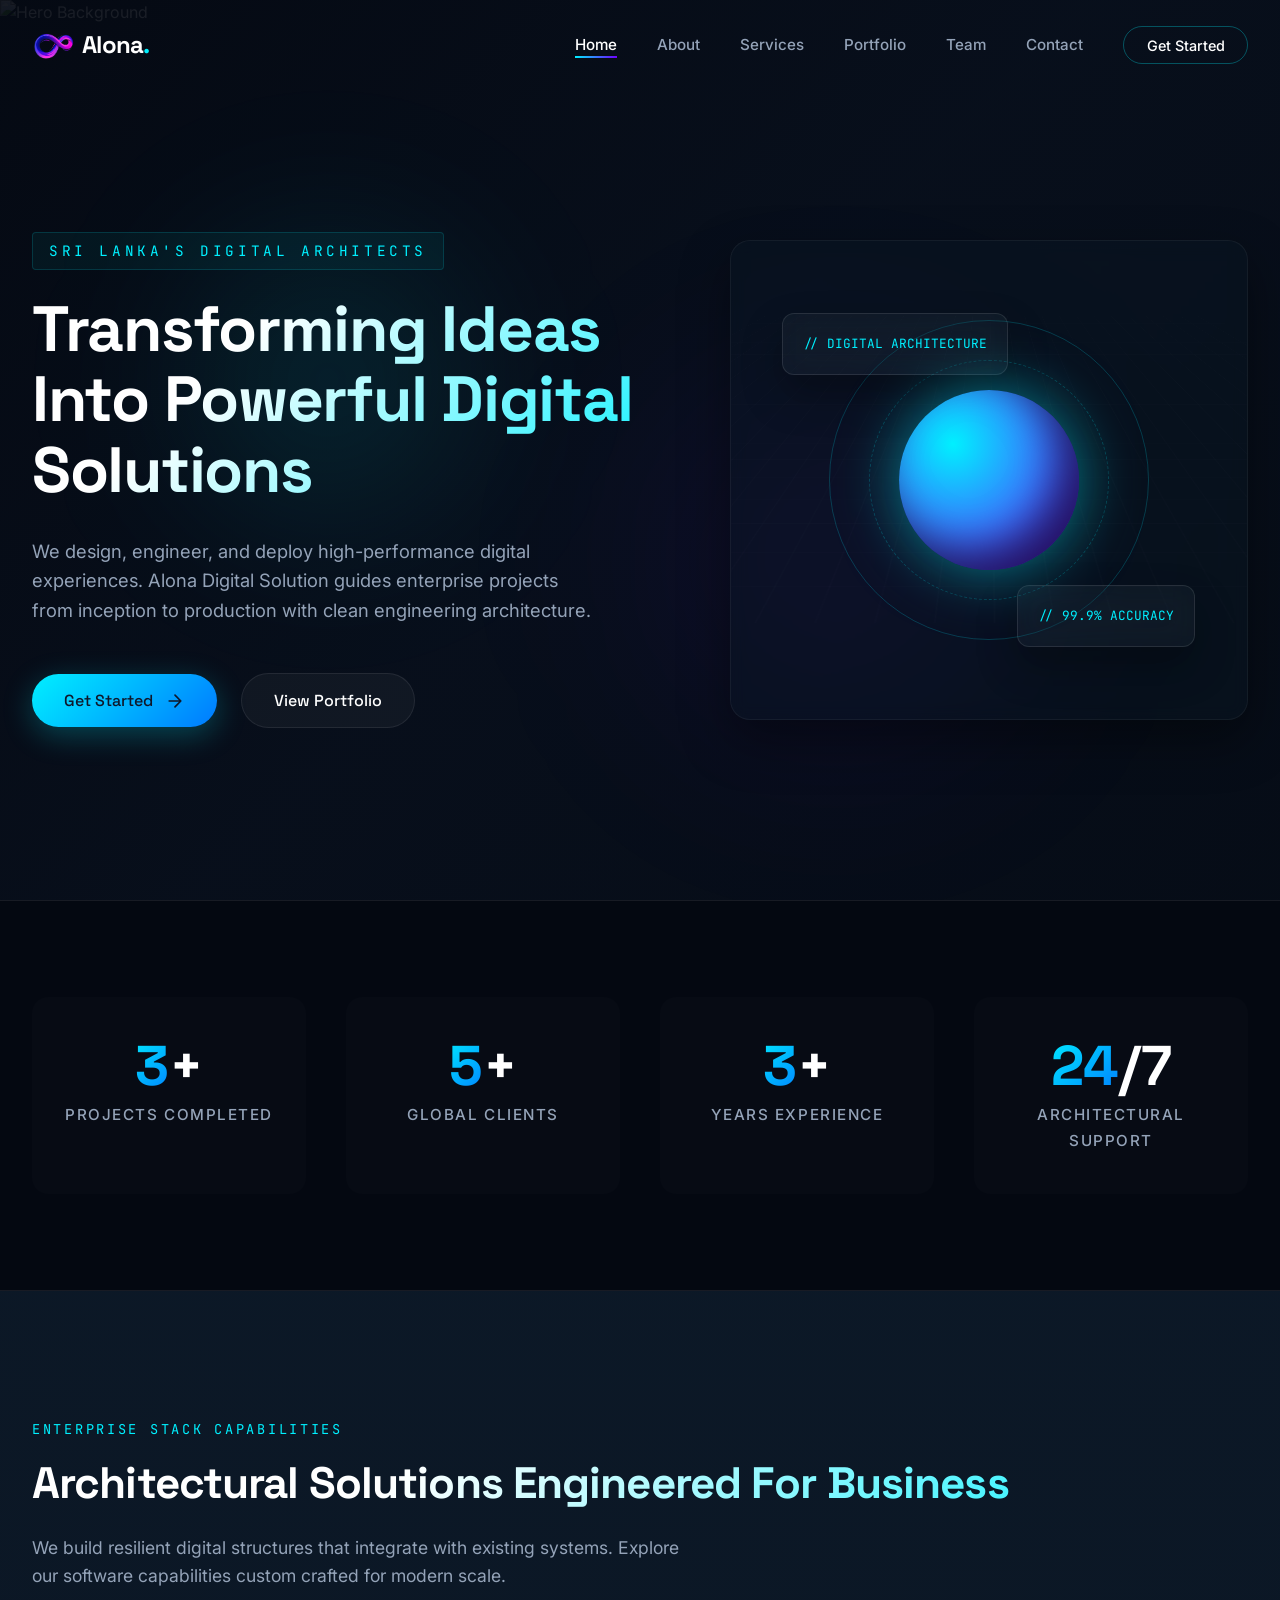
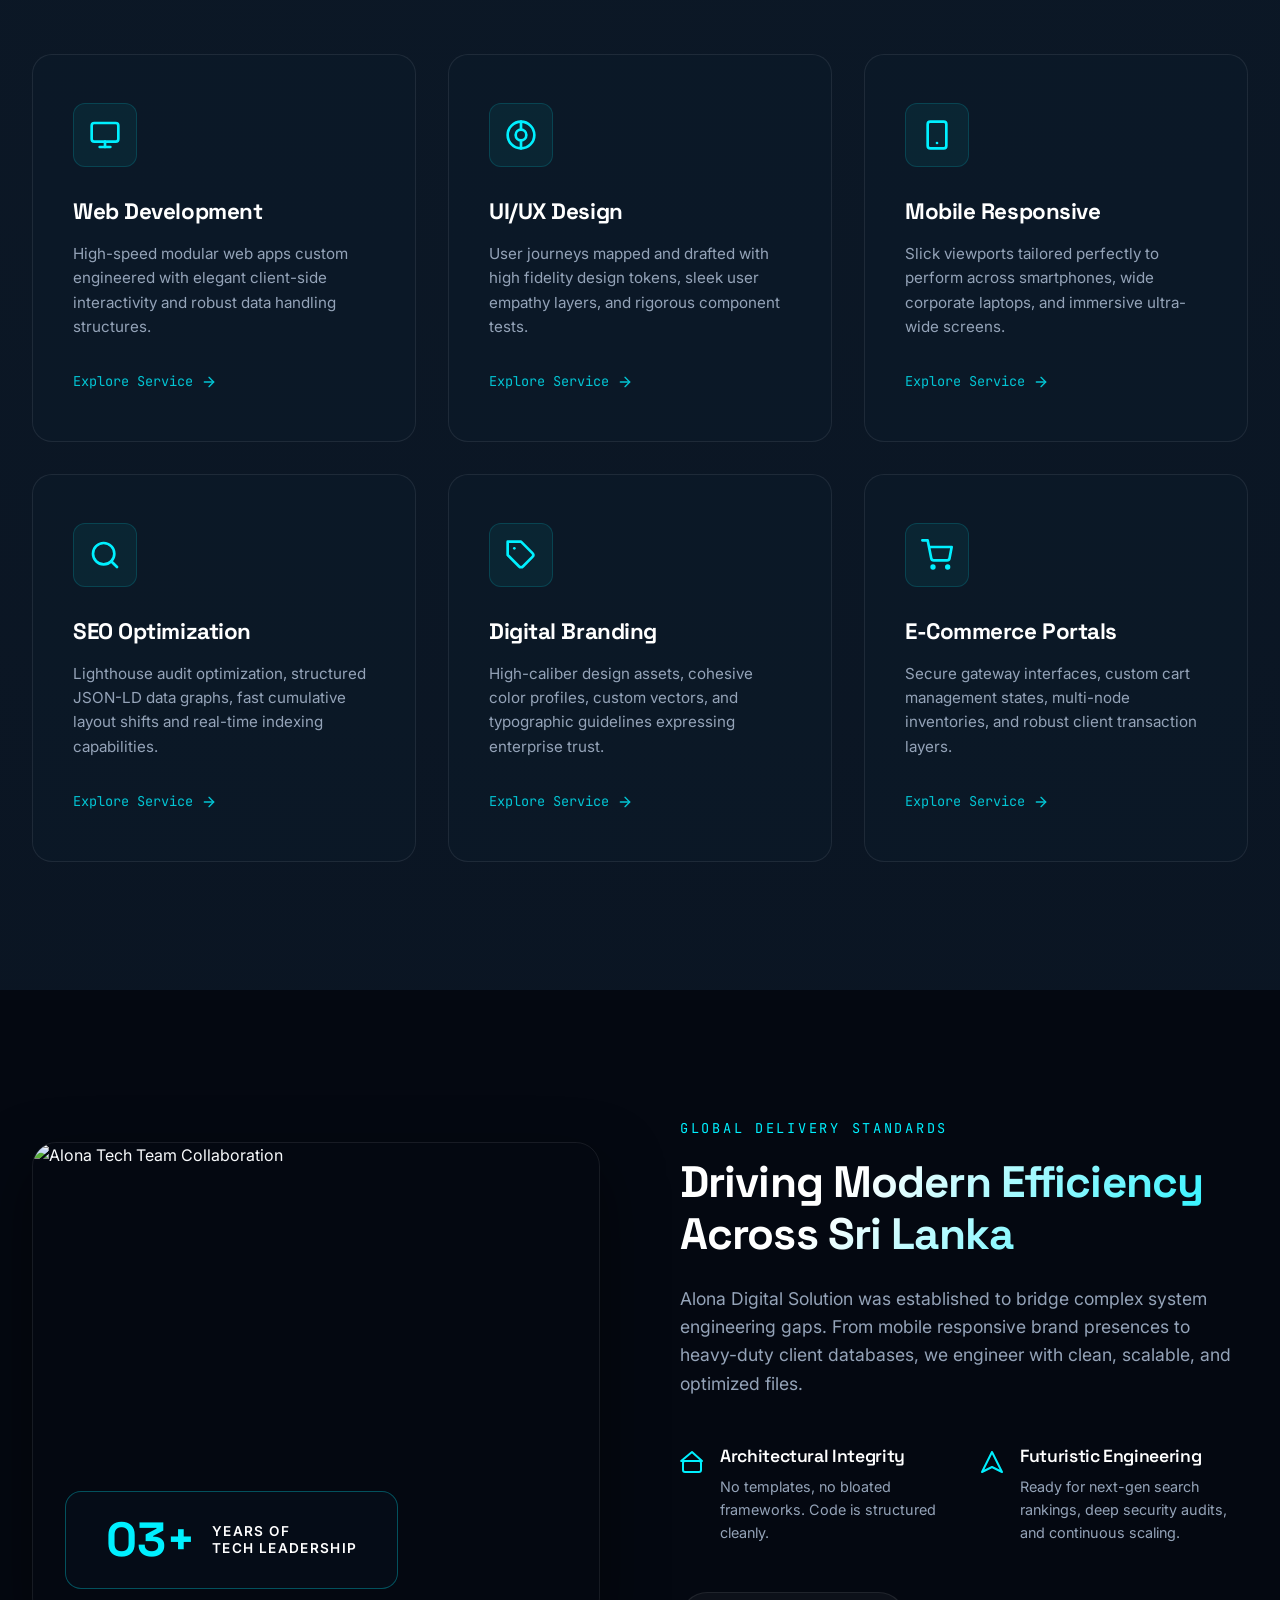
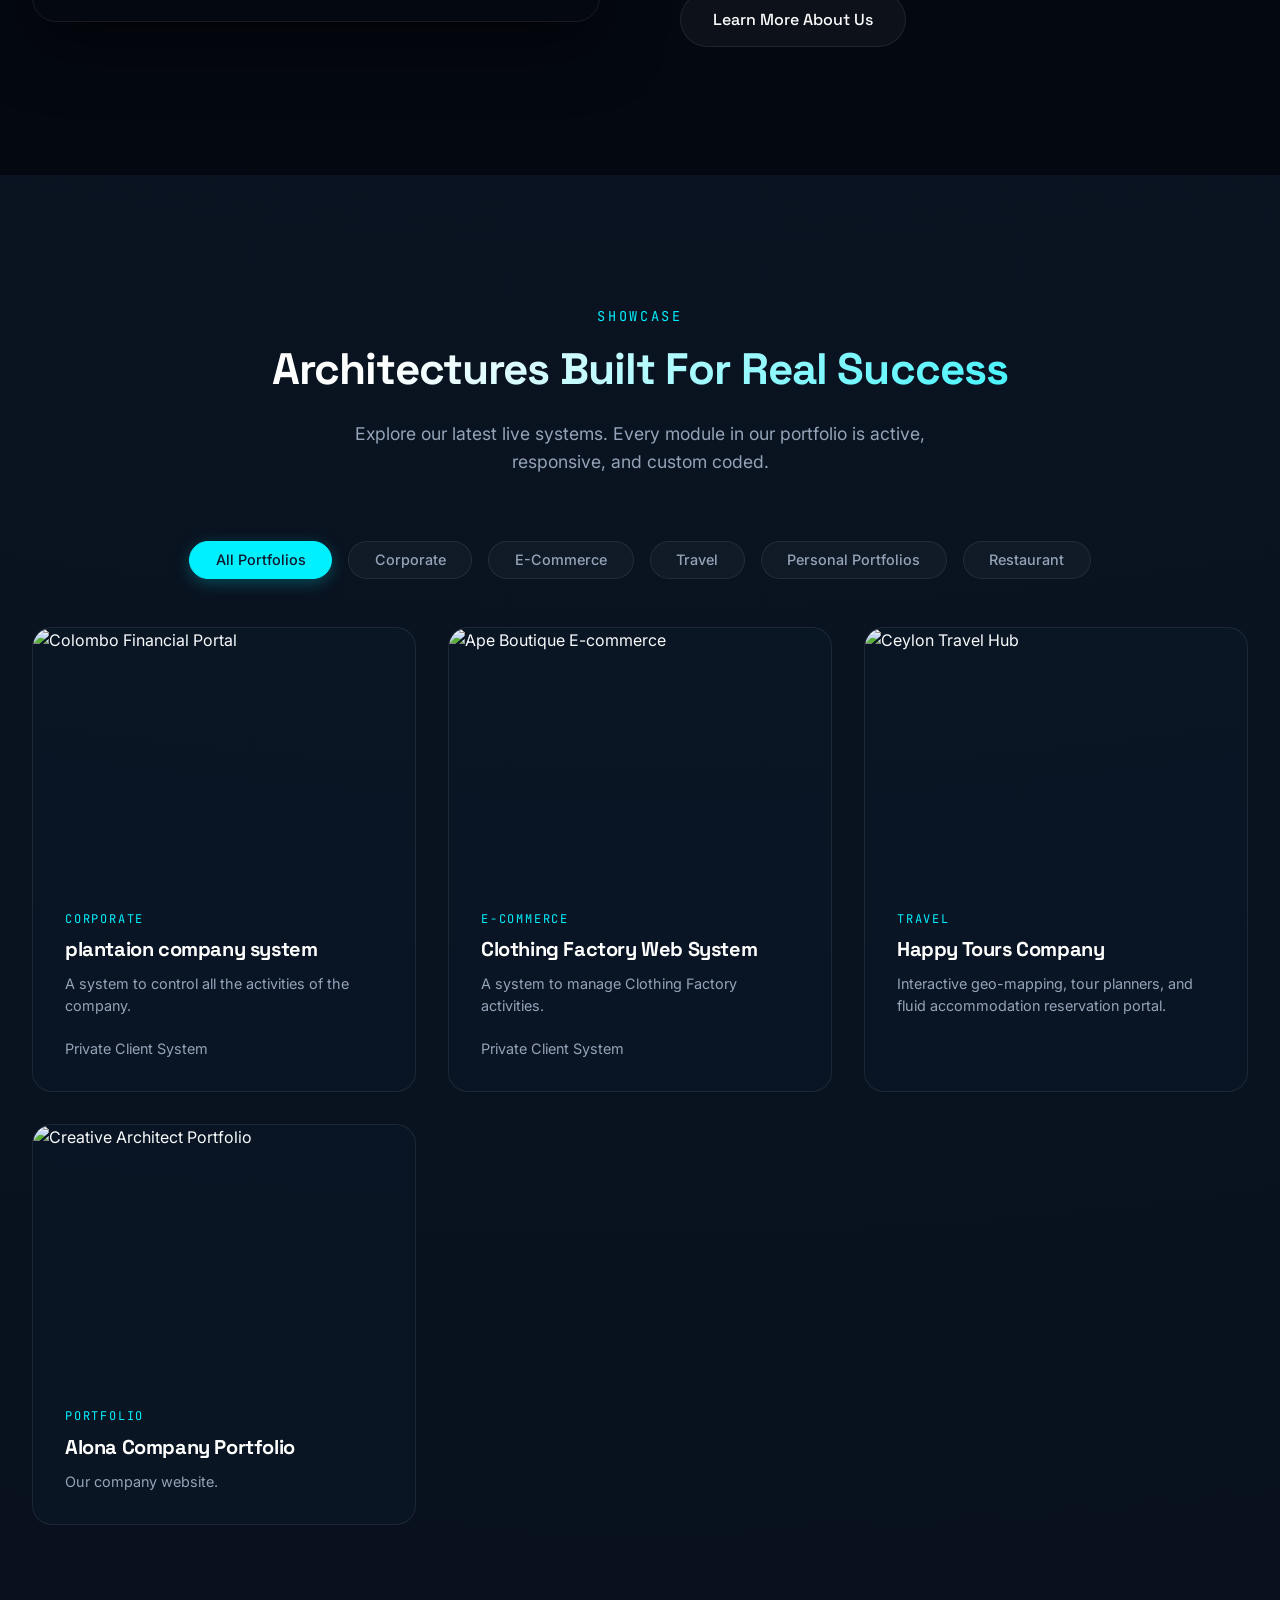
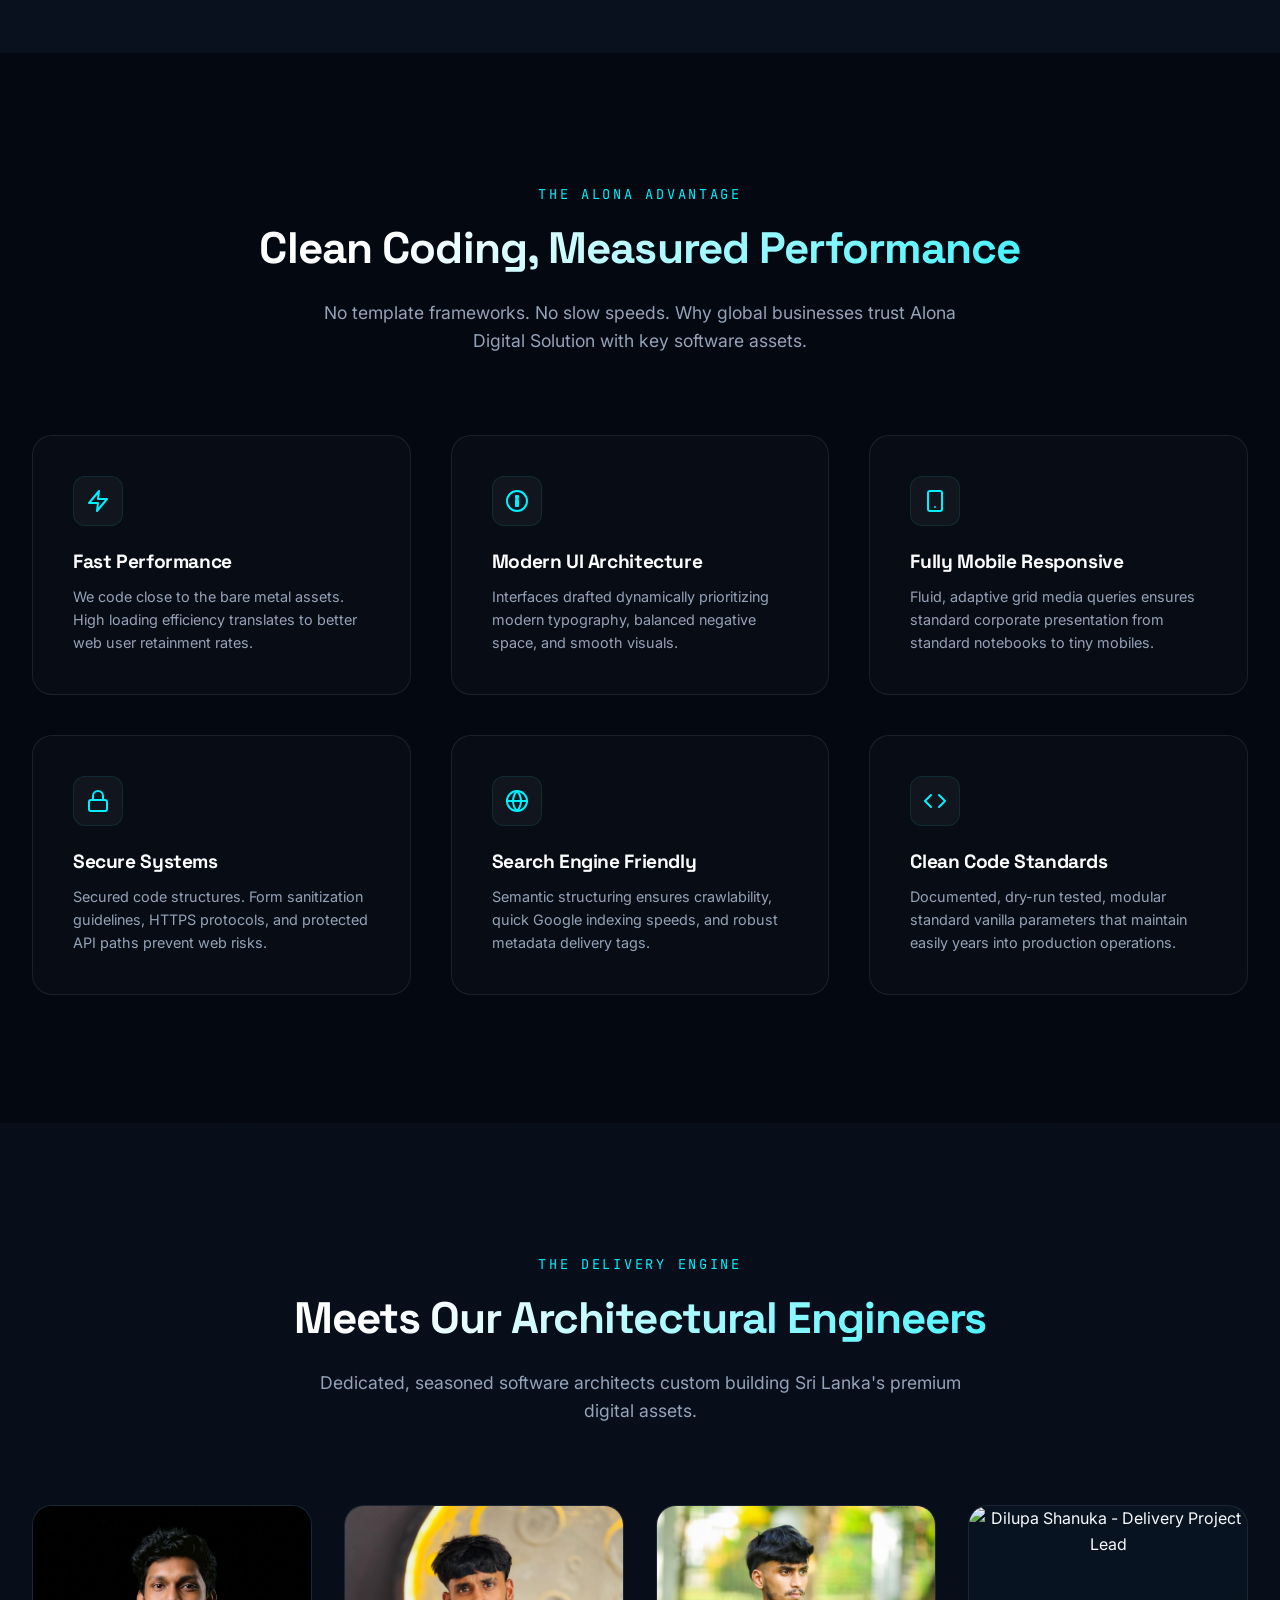
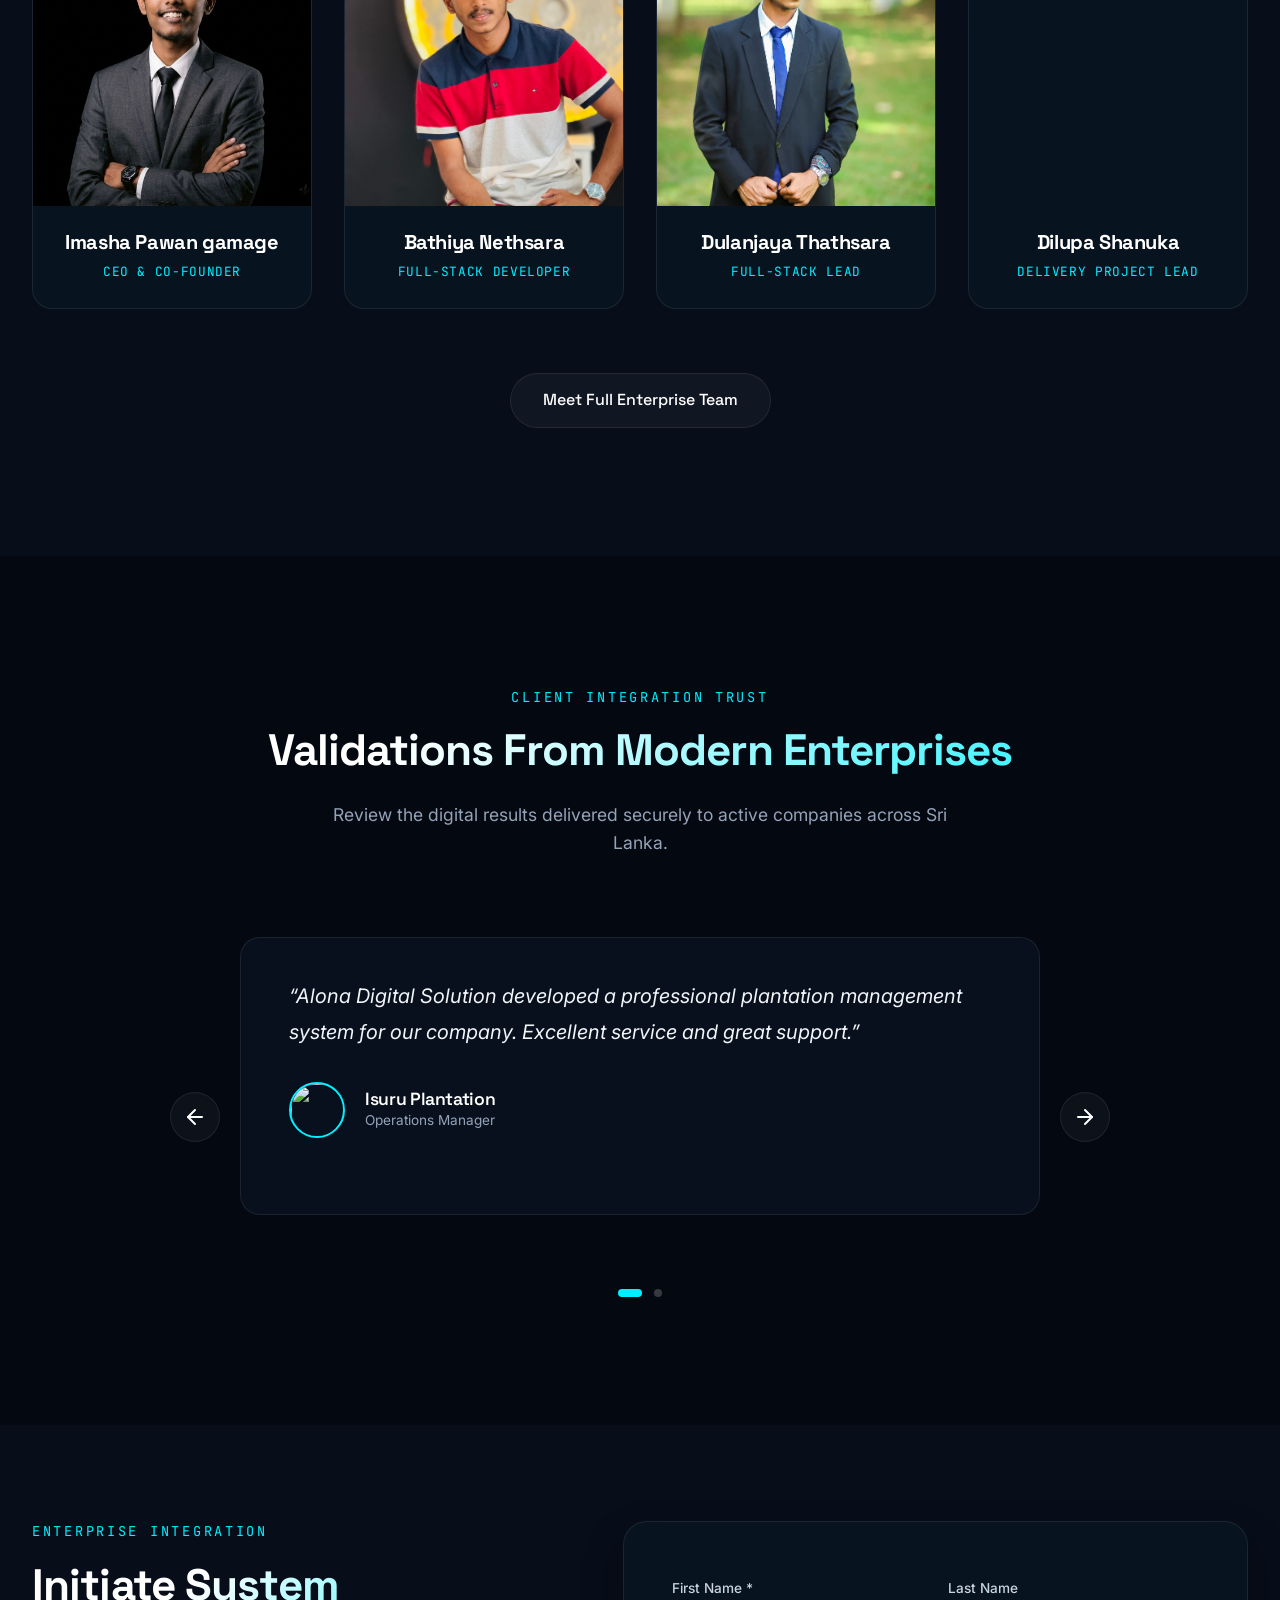
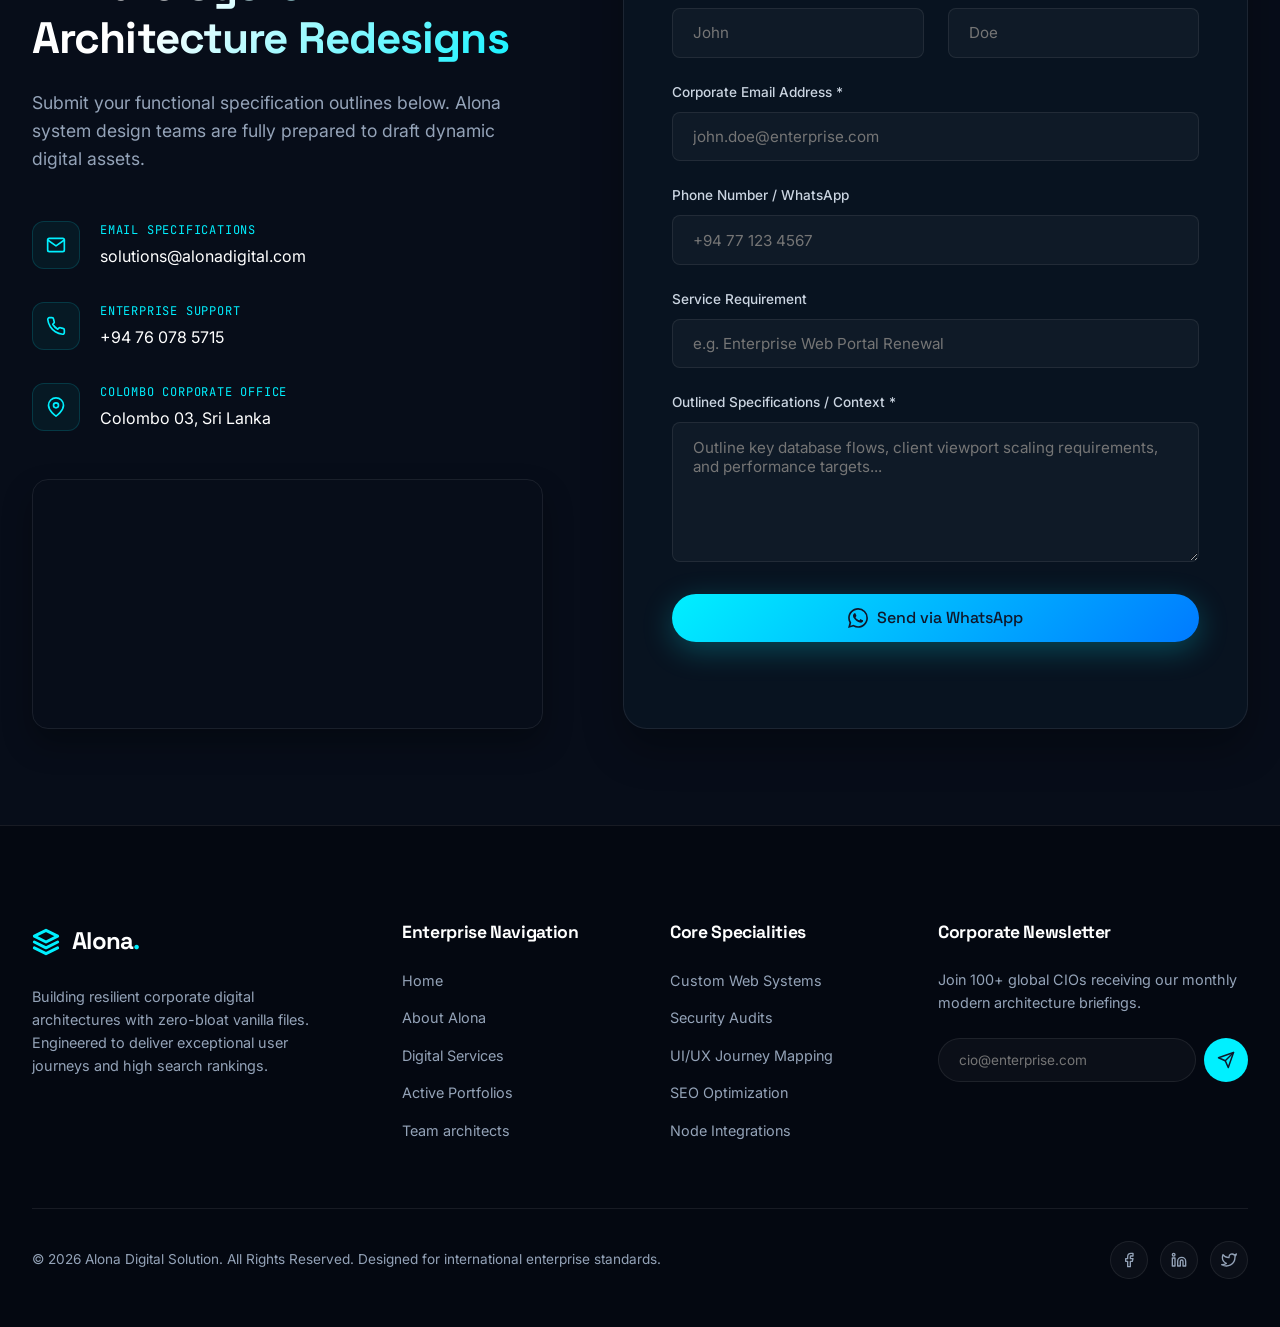
==== commit c28e51a2: "first commit" ====
--- a/index.html
+++ b/index.html
@@ -600,7 +600,7 @@
       <div class="section-head reveal" style="text-align: center; margin-bottom: 5rem;">
         <span class="section-meta" style="justify-content: center; display: inline-flex;">Client Integration Trust</span>
         <h2 class="section-title text-gradient">Validations From Modern Enterprises</h2>
-        <p class="section-desc" style="margin: 0 auto;">Review the digital results delivered securely to active companies across South Asia.</p>
+        <p class="section-desc" style="margin: 0 auto;">Review the digital results delivered securely to active companies across Sri Lanka.</p>
       </div>
 
       <!-- Testimonial Slider Container -->
@@ -659,15 +659,15 @@
     </div>
   </section>
 
-  <!-- CONTACT SECTION -->
-  <section class="contact">
+ <!-- CONTACT SECTION -->
+  <section class="contact" style="padding:6rem 0;">
     <div class="container">
       <div class="contact-grid">
         <div class="contact-info-column reveal">
           <div>
-            <span class="section-meta">Enterprise Engagement</span>
-            <h2 class="section-title text-gradient">Initiate Modern System Upgrades</h2>
-            <p class="section-desc">Submit your functional specification outlines below. Alona system design teams are fully prepared to draft dynamic digital assets.</p>
+            <span class="section-meta">Enterprise Integration</span>
+            <h2 class="section-title text-gradient">Initiate System Architecture Redesigns</h2>
+            <p class="section-desc" style="margin-bottom:3rem;">Submit your functional specification outlines below. Alona system design teams are fully prepared to draft dynamic digital assets.</p>
           </div>
 
           <div class="contact-details">
@@ -687,7 +687,7 @@
               </div>
               <div>
                 <p class="detail-label">Enterprise Support</p>
-                <p class="detail-value">+94 11 234 5678</p>
+                <p class="detail-value">+94 76 078 5715</p>
               </div>
             </div>
 
@@ -697,52 +697,75 @@
               </div>
               <div>
                 <p class="detail-label">Colombo Corporate Office</p>
-                <p class="detail-value">No. 45, Galle Road, Colombo 03, Sri Lanka</p>
-              </div>
-            </div>
-          </div>
-
-          <!-- Maps embed snippet -->
+                <p class="detail-value">Colombo 03, Sri Lanka</p>
+              </div>
+            </div>
+          </div>
+
+          <!-- Map -->
           <div class="map-card">
             <iframe src="https://www.google.com/maps/embed?pb=!1m18!1m12!1m3!1d3960.7984670830495!2d79.8458925!3d6.9146828!2m3!1f0!2f0!3f0!3m2!1i1024!2i768!4f13.1!3m3!1m2!1s0x3ae25941097fa623%3A0xb1a9c14c55204ef!2sGalle%20Rd%2C%20Colombo!5e0!3m2!1sen!2slk!4v1689000000000!5m2!1sen!2slk" allowfullscreen="" loading="lazy"></iframe>
           </div>
         </div>
 
         <!-- Form Card -->
-        <div class="contact-form-card reveal reveal-delay-2" style="background: rgba(13, 27, 42, 0.45);">
+        <div class="contact-form-card reveal reveal-delay-2" style="background:rgba(13,27,42,0.45);">
           <form id="contactForm">
             <div class="form-group-row">
               <div class="form-group">
                 <label class="form-label">First Name *</label>
-                <input type="text" class="form-input" required placeholder="John">
+                <input type="text" id="fname" class="form-input" required placeholder="John">
               </div>
               <div class="form-group">
                 <label class="form-label">Last Name</label>
-                <input type="text" class="form-input" placeholder="Doe">
+                <input type="text" id="lname" class="form-input" placeholder="Doe">
               </div>
             </div>
 
             <div class="form-group">
               <label class="form-label">Corporate Email Address *</label>
-              <input type="email" class="form-input" required placeholder="john.doe@company.com">
+              <input type="email" id="cemail" class="form-input" required placeholder="john.doe@enterprise.com">
             </div>
 
             <div class="form-group">
               <label class="form-label">Phone Number / WhatsApp</label>
-              <input type="text" class="form-input" placeholder="+94 77 123 4567">
+              <input type="text" id="cphone" class="form-input" placeholder="+94 77 123 4567">
             </div>
 
             <div class="form-group">
               <label class="form-label">Service Requirement</label>
-              <input type="text" class="form-input" placeholder="e.g. Enterprise Web Portal Renewal">
+              <input type="text" id="cservice" class="form-input" placeholder="e.g. Enterprise Web Portal Renewal">
             </div>
 
             <div class="form-group">
               <label class="form-label">Outlined Specifications / Context *</label>
-              <textarea class="form-textarea" required placeholder="Outline key database flows, client viewport scaling requirements, and performance targets..."></textarea>
-            </div>
-
-            <button type="submit" class="btn btn-primary" style="width: 100%; margin-top: 1rem;">Transmit Project Specifications</button>
+              <textarea id="cmessage" class="form-textarea" required placeholder="Outline key database flows, client viewport scaling requirements, and performance targets..."></textarea>
+            </div>
+
+            <button type="button" onclick="
+              var fname = document.getElementById('fname').value.trim();
+              var lname = document.getElementById('lname').value.trim();
+              var email = document.getElementById('cemail').value.trim();
+              var phone = document.getElementById('cphone').value.trim();
+              var service = document.getElementById('cservice').value.trim();
+              var message = document.getElementById('cmessage').value.trim();
+
+              if(!fname){ alert('First Name is required!'); return; }
+              if(!email){ alert('Email Address is required!'); return; }
+              if(!message){ alert('Specifications are required!'); return; }
+
+              var text = '🚀 *New Project Inquiry - Alona Digital*%0A%0A' +
+                '👤 *Name:* ' + encodeURIComponent(fname + ' ' + lname) + '%0A' +
+                '📧 *Email:* ' + encodeURIComponent(email) + '%0A' +
+                '📞 *Phone:* ' + encodeURIComponent(phone || 'Not provided') + '%0A' +
+                '🛠️ *Service:* ' + encodeURIComponent(service || 'Not specified') + '%0A%0A' +
+                '📋 *Specifications:*%0A' + encodeURIComponent(message);
+
+              window.open('https://wa.me/94760785715?text=' + text, '_blank');
+            " class="btn btn-primary" style="width:100%; margin-top:1rem; display:flex; align-items:center; justify-content:center; gap:0.6rem;">
+              <svg xmlns="http://www.w3.org/2000/svg" width="20" height="20" viewBox="0 0 24 24" fill="currentColor"><path d="M17.472 14.382c-.297-.149-1.758-.867-2.03-.967-.273-.099-.471-.148-.67.15-.197.297-.767.966-.94 1.164-.173.199-.347.223-.644.075-.297-.15-1.255-.463-2.39-1.475-.883-.788-1.48-1.761-1.653-2.059-.173-.297-.018-.458.13-.606.134-.133.298-.347.446-.52.149-.174.198-.298.298-.497.099-.198.05-.371-.025-.52-.075-.149-.669-1.612-.916-2.207-.242-.579-.487-.5-.669-.51-.173-.008-.371-.01-.57-.01-.198 0-.52.074-.792.372-.272.297-1.04 1.016-1.04 2.479 0 1.462 1.065 2.875 1.213 3.074.149.198 2.096 3.2 5.077 4.487.709.306 1.262.489 1.694.625.712.227 1.36.195 1.871.118.571-.085 1.758-.719 2.006-1.413.248-.694.248-1.289.173-1.413-.074-.124-.272-.198-.57-.347m-5.421 7.403h-.004a9.87 9.87 0 01-5.031-1.378l-.361-.214-3.741.982.998-3.648-.235-.374a9.86 9.86 0 01-1.51-5.26c.001-5.45 4.436-9.884 9.888-9.884 2.64 0 5.122 1.03 6.988 2.898a9.825 9.825 0 012.893 6.994c-.003 5.45-4.437 9.884-9.885 9.884m8.413-18.297A11.815 11.815 0 0012.05 0C5.495 0 .16 5.335.157 11.892c0 2.096.547 4.142 1.588 5.945L.057 24l6.305-1.654a11.882 11.882 0 005.683 1.448h.005c6.554 0 11.89-5.335 11.893-11.893a11.821 11.821 0 00-3.48-8.413z"/></svg>
+              Send via WhatsApp
+            </button>
           </form>
         </div>
       </div>
